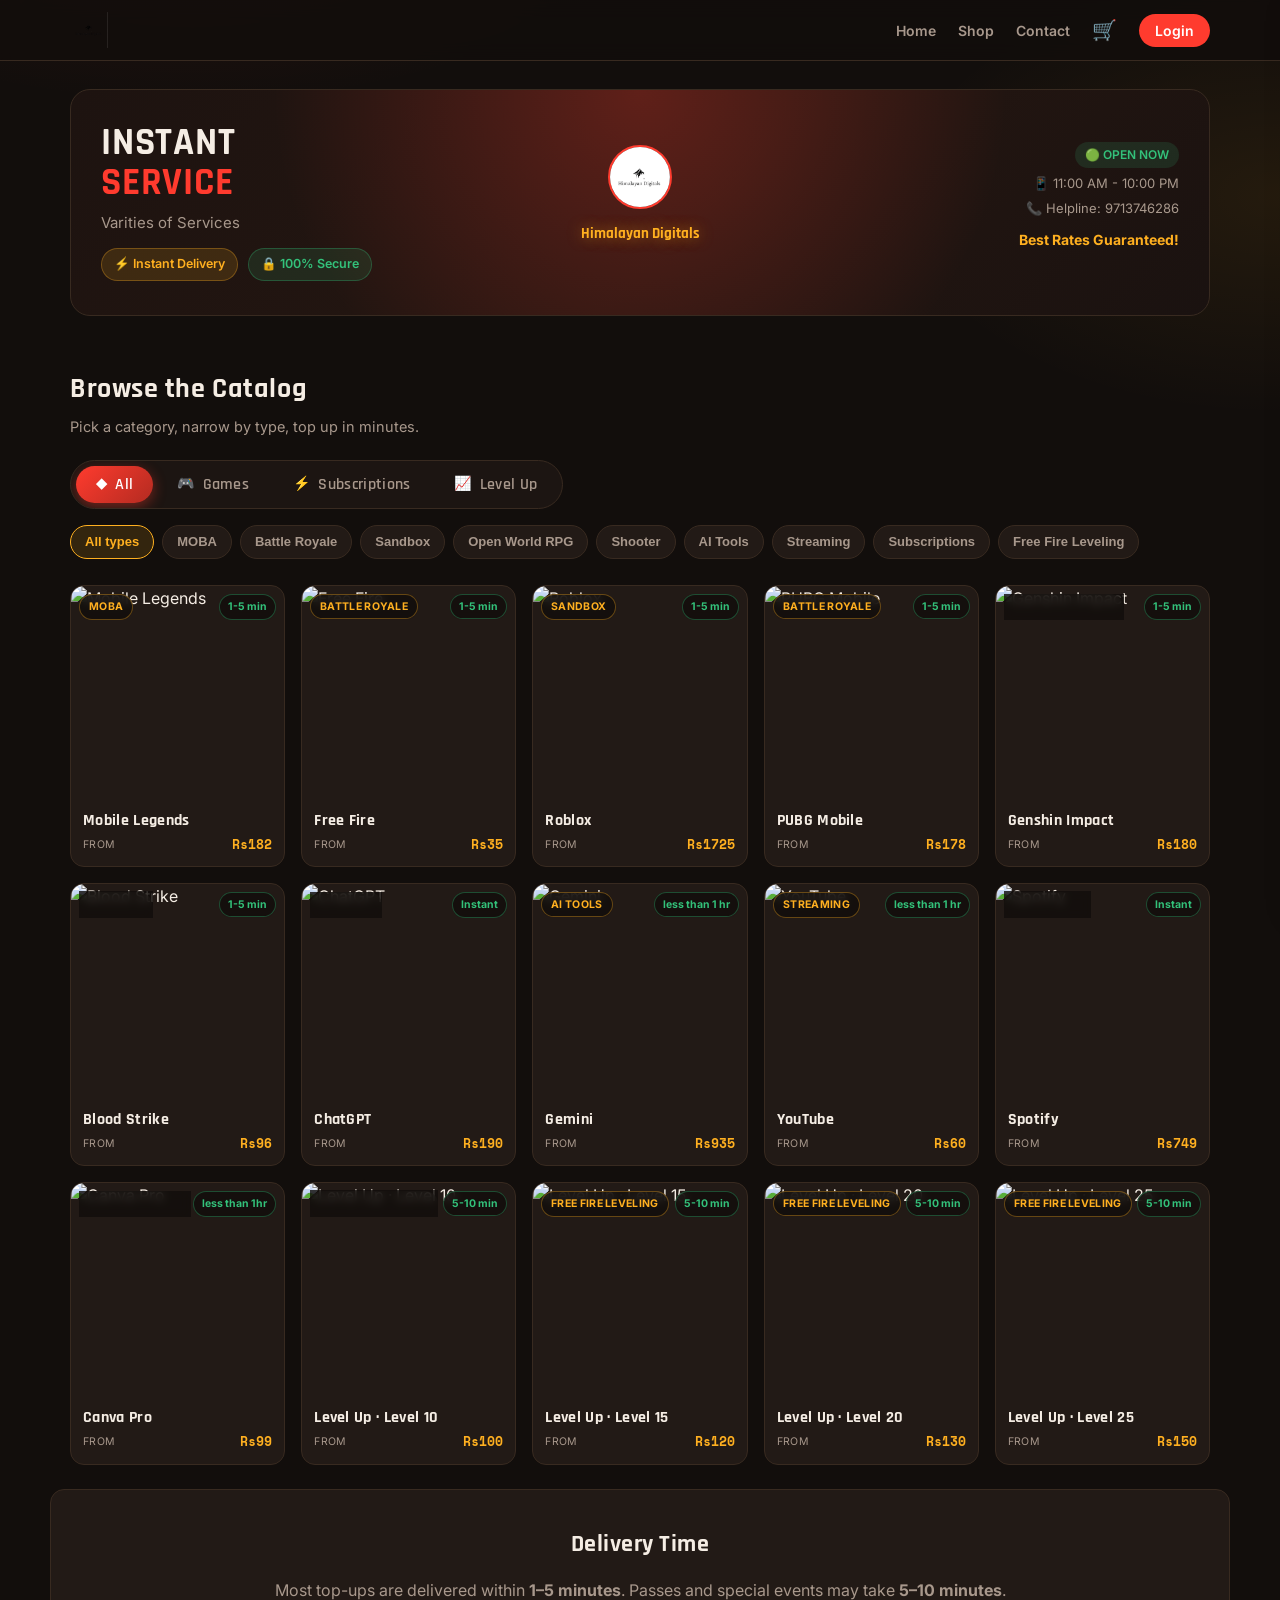
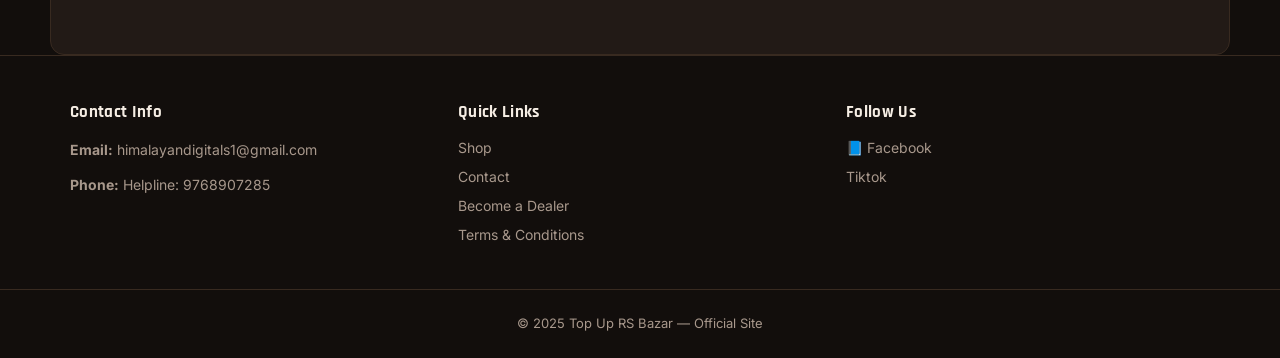
==== index.html @ 02b7f5f4 "Updated index, login page and script" ====
<!DOCTYPE html>
<html lang="en">
<head>
<meta charset="UTF-8">
<meta name="viewport" content="width=device-width, initial-scale=1.0, maximum-scale=5.0, user-scalable=yes">
<meta name="description" content="Top Up RS Bazar - Instant game top-ups and digital products with best rates">
<meta name="theme-color" content="#ff3b2e">
<title>Top Up RS-Bazar</title>

<link rel="preconnect" href="https://fonts.googleapis.com">
<link rel="preconnect" href="https://fonts.gstatic.com" crossorigin>
<link href="https://fonts.googleapis.com/css2?family=Rajdhani:wght@500;600;700&family=Inter:wght@400;500;600;700&family=Space+Mono:wght@400;700&display=swap" rel="stylesheet">

<link rel="preload" href="styles.css" as="style">
<link rel="preload" href="script.js" as="script">
<link rel="stylesheet" href="styles.css">
</head>

<body>
<script src="https://cdn.jsdelivr.net/npm/@supabase/supabase-js"></script>

<header>
    <div class="container header-inner">
        <div class="logo"><img src="hdl.png" alt="Himalayan Digitals" class="logo-img"></div>
        <nav class="nav">
            <a href="#">Home</a>
            <a href="#shop">Shop</a>
            <a href="#contact">Contact</a>
            <div class="cart-wrapper" onclick="toggleCart()" style="cursor:pointer;">
                <span class="cart" aria-hidden="true"></span>
                <span class="cart-badge" id="cartBadge">0</span>
            </div>

            <div id="loginBtn" class="btn-login" style="display: block;">
                <a href="login.html">Login</a>
            </div>
            <div id="profileSection" class="profile-section" style="display: none;">
                <div class="profile-dropdown">
                    <button class="profile-btn" id="profileBtn">
                        <span id="profileUsername">User</span>
                        <span class="profile-arrow">▼</span>
                    </button>
                    <div class="profile-menu" id="profileMenu">
                        <a href="admin.html" id="adminPanelLink" style="display:none;">Admin Panel</a>
                        <a href="#" id="logoutBtn">Logout</a>
                    </div>
                </div>
            </div>
        </nav>
    </div>
</header>

<!-- Hero banner -->
<section class="hero">
    <div class="container">
        <div class="hero-banner">
            <div class="banner-glow"></div>
            <div class="banner-content">
                <div class="banner-text-left">
                    <h1 class="banner-title">INSTANT<span class="highlight">SERVICE</span></h1>
                    <p class="banner-subtitle">Varities of Services</p>
                    <div class="banner-badges">
                        <span class="badge-fast">⚡ Instant Delivery</span>
                        <span class="badge-secure">🔒 100% Secure</span>
                    </div>
                </div>
                <div class="banner-logo-center">
                    <img src="logoh.jpeg" alt="Himalayan Digitals" class="banner-logo">
                    <p class="neon-text">Himalayan Digitals</p>
                </div>
                <div class="banner-text-right">
                    <div class="status-box">
                        <span class="open-pill">🟢 OPEN NOW</span>
                        <span class="hours">📱 11:00 AM - 10:00 PM</span>
                        <span class="helpline">📞 Helpline: 9713746286</span>
                    </div>
                    <p class="cta-text">Best Rates Guaranteed!</p>
                </div>
            </div>
        </div>
    </div>
</section>

<!-- Unified Shop: category rail + sub-category chips + product grid -->
<section id="shop" class="shop container">
    <div class="shop-heading">
        <h2>Browse the Catalog</h2>
        <p class="shop-sub">Pick a category, narrow by type, top up in minutes.</p>
    </div>

    <!-- Primary category rail (HUD selector) -->
    <div class="category-rail" id="categoryRail" role="tablist" aria-label="Product categories">
        <button class="cat-btn active" data-category="all" role="tab" aria-selected="true">
            <span class="cat-icon">◆</span><span>All</span>
        </button>
        <button class="cat-btn" data-category="games" role="tab" aria-selected="false">
            <span class="cat-icon">🎮</span><span>Games</span>
        </button>
        <button class="cat-btn" data-category="subscriptions" role="tab" aria-selected="false">
            <span class="cat-icon">⚡</span><span>Subscriptions</span>
        </button>
        <button class="cat-btn" data-category="levelup" role="tab" aria-selected="false">
            <span class="cat-icon">📈</span><span>Level Up</span>
        </button>
        <div class="cat-slider" id="catSlider"></div>
    </div>

    <!-- Sub-category chip row (populated by script.js) -->
    <div class="subcat-row" id="subcatRow" aria-label="Sub-categories"></div>

    <!-- Product grid -->
    <div class="games-grid" id="productsGrid"></div>
    <p class="empty-state" id="emptyState" style="display:none;">Nothing here yet — try a different category.</p>
</section>

<!-- Game Shopping Modal -->
<div id="gameShoppingModal" class="shopping-modal" aria-hidden="true" style="display:none;">
    <div class="shopping-modal-content">
        <button class="modal-close" onclick="closeProductModal()" aria-label="Close">❌</button>

        <div class="shopping-grid">
            <div class="shopping-left">
                <div class="game-showcase">
                    <img id="gameImage" src="" alt="Game" class="showcase-image">
                    <div class="game-info">
                        <span class="game-category" id="gameCategory">Games</span>
                        <h2 id="gameTitle">Game Title</h2>
                        <p id="gameDescription">Game Description</p>
                        <span class="game-delivery" id="gameDelivery"></span>
                    </div>
                </div>
            </div>

            <div class="shopping-right">
                <div class="purchase-step">
                    <div class="step-header"> 
                        <span class="step-number">1</span>
                        <h3>Enter Your Account Data</h3>
                    </div>
                    <div class="form-group">
                        <label for="accountUID">UID *</label>
                        <input type="text" id="accountUID" placeholder="Enter your UID" required (for Mobile Legends, Free Fire, and other games)">
                    </div>
                    <div class=""form-group">
                        <label for="accountemail">Gmail Account *</label>
                        <input type="email" id="accountemail" placeholder="example@gmail.com" required (for Spotify, Netflix, and other subscriptions)">
                    </div>
                    <div class="form-group" id="serverGroup" style="display:none;">
                        <label for="serverID">Server ID</label>
                        <input type="text" id="serverID" placeholder="Enter Server ID (for Mobile Legends)">
                    </div>
                </div>

                <div class="purchase-step">
                    <div class="step-header">
                        <span class="step-number">2</span>
                        <h3>Select the best option for you</h3>
                    </div>
                    <div class="packages-grid" id="packagesGrid"></div>
                </div>

                <div class="quantity-section">
                    <label>Quantity</label>
                    <div class="quantity-control">
                        <button class="qty-btn" id="qtyDecrement" onclick="var q=document.getElementById('quantity');if(q.value>1)q.value=parseInt(q.value)-1;">−</button>
                        <input type="number" id="quantity" value="1" min="1" readonly>
                        <button class="qty-btn" id="qtyIncrement" onclick="var q=document.getElementById('quantity');q.value=parseInt(q.value)+1;">+</button>
                    </div>
                </div>

                <button class="add-to-cart-btn" id="addToCartBtn" onclick="handleAddToCart()">Add to Cart</button>
            </div>
        </div>
    </div>
</div>

<section id="delivery" class="section delivery-section">
    <h2>Delivery Time</h2>
    <p>Most top-ups are delivered within <b>1–5 minutes</b>.
    Passes and special events may take <b>5–10 minutes</b>.</p>
</section>

<!-- Contact Section -->
<section id="contact" class="contact-section">
    <div class="container contact-grid">
        <div class="contact-box">
            <h3>Contact Info</h3>
            <p><strong>Email:</strong> <a href="mailto:himalayandigitals1@gmail.com">himalayandigitals1@gmail.com</a></p>
            <p><strong>Phone:</strong> <a href="tel:9768907285">Helpline: 9768907285</a></p>
        </div>
        <div class="contact-box">
            <h3>Quick Links</h3>
            <ul>
                <li><a href="#shop">Shop</a></li>
                <li><a href="#contact">Contact</a></li>
                <li><a href="#">Become a Dealer</a></li>
                <li><a href="#">Terms & Conditions</a></li>
            </ul>
        </div>
        <div class="contact-box">
            <h3>Follow Us</h3>
            <div class="social-links">
                <a href="https://facebook.com" target="_blank">📘 Facebook</a>
                <a href="https://www.tiktok.com/@rs.bazar" target="_blank">Tiktok</a>
            </div>
        </div>
    </div>
</section>

<footer>
    © 2025 Top Up RS Bazar — Official Site
</footer>

<!-- Cart Drawer -->
<div id="cartDrawer" class="cart-drawer" aria-hidden="true">
    <div class="cart-drawer-header">
        <h3>Shopping Cart</h3>
        <button class="cart-drawer-close" onclick="toggleCart()">×</button>
    </div>
    <div class="cart-drawer-body">
        <div id="emptyCartMsg" class="empty-cart-message">
            Your cart is empty. Start shopping!
        </div>
        <div id="cartItemsList" class="cart-items-list"></div>
    </div>
    <div class="cart-drawer-footer">
        <div class="cart-total-row">
            <span>Total:</span>
            <span id="cartTotal" class="cart-total-price">Rs0</span>
        </div>
        <button class="checkout-btn" onclick="proceedToCheckout()">Proceed to Checkout</button>
    </div>
</div>

<!-- Checkout Modal -->
<div id="checkoutModal" class="checkout-modal" aria-hidden="true">
    <div class="checkout-modal-content">
        <button class="modal-close" onclick="document.getElementById('checkoutModal').classList.remove('open'); document.getElementById('checkoutModal').setAttribute('aria-hidden', 'true');">×</button>

        <h2>Checkout</h2>

        <div class="checkout-container">
            <div class="checkout-summary">
                <h3>Order Summary</h3>
                <div id="checkoutCartSummary" class="checkout-items"></div>
                <div class="checkout-total">
                    <strong>Total Amount:</strong>
                    <strong id="checkoutTotal">Rs0</strong>
                </div>
            </div>

            <form id="checkoutForm" class="checkout-form">
                <h3>Payment Information</h3>

                <div class="form-group">
                    <label for="paymentMethod">Payment Method *</label>
                    <select id="paymentMethod" required>
                        <option value="esewa">eSewa</option>
                        <option value ="khalti">Khalti</option>
                    </select>
                </div>

                <div class="form-group esewa-block" style="margin-top:8px;">
                    <h4>eSewa Payment</h4>
                    <img src="esewa.jpeg" alt="eSewa QR" style="max-width:140px;display:block;margin-bottom:8px;">
                    <p style="margin:6px 0;color:var(--text-muted);font-size:19px; color: rgb(255, 5, 5);">Please write the down code in the esewa remarks before paying</p>
                    <div style="display:flex;gap:8px;align-items:center;">
                        <div id="esewaCode" style="background:var(--bg-elevate);padding:8px 12px;border-radius:6px;font-weight:700;font-family:'Space Mono',monospace;">—</div>
                        <button type="button" id="copyEsewaCodeBtn" class="copy-btn">Copy</button>
                    </div>
                    <div class="from-group khalti-block" style="margin-top:12px;">
                        <h4>Khalti Payment</h4>
                        <img src="khalti.png" alt="Khalti QR" style="max-width:140px;display:block;margin-bottom:8px;">
                        <p style="margin:6px 0;color:var(--text-muted);font-size:19px; color: rgb(255, 5, 5);">Please write the down code in the khalti remarks before paying</p>
                        <div style="display:flex;gap:8px;align-items:center;">
                            <div id="khaltiCode" style="background:var(--bg-elevate);padding:8px 12px;border-radius:6px;font-weight:700;font-family:'Space Mono',monospace;">—</div>
                            <button type="button" id="copyKhaltiCodeBtn" class="copy-btn">Copy</button>
                        </div>
                </div>

                <button type="submit" class="place-order-btn">Place Order</button> 
            </form>
        </div>
    </div>
</div>

<div class="notification-container"></div>

<!-- Admin Login Modal -->
<div id="siteLoginModal" class="modal" aria-hidden="true">
    <div class="modal-content" role="dialog" aria-modal="true">
        <button class="modal-close" id="siteLoginClose" aria-label="Close">×</button>
        <h3>Admin Login</h3>
        <form id="siteLoginForm">
            <div style="margin-bottom:10px">
                <label for="siteUsername">Username</label>
                <input id="siteUsername" type="text" placeholder="admin" style="width:100%;padding:8px;margin-top:6px;border:1px solid var(--border);border-radius:6px;background:var(--bg-elevate);color:var(--text);">
            </div>
            <div style="margin-bottom:12px">
                <label for="sitePassword">Password</label>
                <input id="sitePassword" type="password" placeholder="admin123" style="width:100%;padding:8px;margin-top:6px;border:1px solid var(--border);border-radius:6px;background:var(--bg-elevate);color:var(--text);">
            </div>
            <div style="display:flex;gap:8px;justify-content:flex-end">
                <button type="submit" class="buy-btn">Login</button>
            </div>
        </form>
    </div>
</div>

<!-- User Login Modal -->
<div id="userLoginModal" class="modal" aria-hidden="true">
    <div class="modal-content" role="dialog" aria-modal="true">
        <button class="modal-close" id="userLoginClose" aria-label="Close">×</button>
        <h3>User Login</h3>
        <form id="userLoginForm">
            <div style="margin-bottom:10px">
                <label for="userUsername">Username or Email</label>
                <input id="userUsername" type="text" placeholder="Enter username or email" style="width:100%;padding:8px;margin-top:6px;border:1px solid var(--border);border-radius:6px;background:var(--bg-elevate);color:var(--text);">
            </div>
            <div style="margin-bottom:12px">
                <label for="userPassword">Password</label>
                <input id="userPassword" type="password" placeholder="Enter password" style="width:100%;padding:8px;margin-top:6px;border:1px solid var(--border);border-radius:6px;background:var(--bg-elevate);color:var(--text);">
            </div>
            <div style="display:flex;gap:8px;justify-content:flex-end">
                <button type="submit" class="buy-btn">Login</button>
            </div>
        </form>
        <div style="margin-top:10px;text-align:center">
            <a href="login.html" style="color:var(--accent-2);text-decoration:none">Full Login/Sign Up Page</a>
        </div>
    </div>
</div>

<script src="script.js"></script>
</body>
</html>
---- styles.css ----
/* ============================================
   TOP UP RS-BAZAR — design tokens
   Display: Rajdhani (condensed, technical, arcade)
   Body: Inter
   Utility/price/codes: Space Mono
   ============================================ */
:root{
  --bg: #120e0c;
  --bg-elevate: #1c1512;
  --card: #221a16;
  --card-hover: #2a201a;
  --border: #382a20;
  --text: #f5ede4;
  --text-muted: #a8988c;
  --accent: #ff3b2e;        /* brand red */
  --accent-dim: #b32b21;
  --accent-2: #ffb020;      /* gold — currency / diamonds */
  --accent-2-soft: rgba(255,176,32,.14);
  --success: #33c17a;
  --radius: 14px;
  --radius-sm: 8px;
  --shadow: 0 10px 30px rgba(0,0,0,.35);
}

*{box-sizing:border-box;}
html{scroll-behavior:smooth;}
body{
  margin:0;
  background:
    radial-gradient(ellipse 900px 500px at 15% -10%, rgba(255,59,46,.14), transparent 60%),
    radial-gradient(ellipse 700px 400px at 100% 10%, rgba(255,176,32,.08), transparent 55%),
    var(--bg);
  color:var(--text);
  font-family:'Inter',sans-serif;
  line-height:1.5;
}
.container{max-width:1180px;margin:0 auto;padding:0 20px;}
h1,h2,h3,h4{font-family:'Rajdhani',sans-serif;font-weight:700;letter-spacing:.02em;margin:0;}
a{color:inherit;}

/* ---------------- header ---------------- */
header{
  position:sticky;top:0;z-index:50;
  background:rgba(18,14,12,.85);
  backdrop-filter:blur(10px);
  border-bottom:1px solid var(--border);
}
.header-inner{display:flex;align-items:center;justify-content:space-between;padding:12px 20px;}
.logo-img{height:36px;display:block;}
.nav{display:flex;align-items:center;gap:22px;}
.nav a{text-decoration:none;color:var(--text-muted);font-weight:600;font-size:14px;transition:color .15s;}
.nav a:hover{color:var(--text);}
.cart-wrapper{position:relative;font-size:20px;}
.cart::before{content:"🛒";}
.cart-badge{
  position:absolute;top:-8px;right:-10px;
  background:var(--accent);color:#fff;font-size:11px;font-weight:700;
  border-radius:999px;min-width:16px;height:16px;padding:0 4px;
  display:flex;align-items:center;justify-content:center;
}
.btn-login a{
  background:var(--accent);color:#fff;padding:8px 16px;border-radius:999px;
  font-weight:600;font-size:14px;text-decoration:none;transition:background .15s;
}
.btn-login a:hover{background:var(--accent-dim);}
.profile-btn{
  background:var(--bg-elevate);border:1px solid var(--border);color:var(--text);
  padding:8px 14px;border-radius:999px;font-weight:600;font-size:14px;cursor:pointer;
  display:flex;align-items:center;gap:6px;
}
.profile-dropdown{position:relative;}
.profile-menu{
  display:none;position:absolute;right:0;top:calc(100% + 8px);background:var(--card);
  border:1px solid var(--border);border-radius:var(--radius-sm);min-width:150px;overflow:hidden;
  box-shadow:var(--shadow);
}
.profile-dropdown:hover .profile-menu{display:block;}
.profile-menu a{display:block;padding:10px 14px;font-size:14px;text-decoration:none;color:var(--text-muted);}
.profile-menu a:hover{background:var(--bg-elevate);color:var(--text);}

/* ---------------- hero ---------------- */
.hero{padding:28px 0 8px;}
.hero-banner{
  position:relative;overflow:hidden;border-radius:20px;
  background:linear-gradient(135deg,#1d1310 0%,#241611 55%,#1a1210 100%);
  border:1px solid var(--border);
  padding:34px 30px;
}
.banner-glow{
  position:absolute;inset:0;
  background:radial-gradient(circle at 50% 0%, rgba(255,59,46,.28), transparent 60%);
  pointer-events:none;
}
.banner-content{position:relative;display:grid;grid-template-columns:1fr auto 1fr;gap:20px;align-items:center;}
.banner-title{font-size:38px;line-height:1.05;color:var(--text);}
.banner-title .highlight{color:var(--accent);display:block;}
.banner-subtitle{color:var(--text-muted);margin:8px 0 14px;font-size:15px;}
.banner-badges{display:flex;gap:10px;flex-wrap:wrap;}
.badge-fast,.badge-secure{
  font-size:12.5px;font-weight:600;padding:6px 12px;border-radius:999px;
  background:var(--accent-2-soft);color:var(--accent-2);border:1px solid rgba(255,176,32,.3);
}
.badge-secure{background:rgba(51,193,122,.12);color:var(--success);border-color:rgba(51,193,122,.3);}
.banner-logo-center{text-align:center;}
.banner-logo{height:64px;width:64px;border-radius:50%;object-fit:cover;border:2px solid var(--accent);}
.neon-text{
  font-family:'Rajdhani',sans-serif;font-weight:700;color:var(--accent-2);
  text-shadow:0 0 14px rgba(255,176,32,.5);margin-top:8px;font-size:15px;
}
.banner-text-right{text-align:right;}
.status-box{display:flex;flex-direction:column;align-items:flex-end;gap:6px;font-size:13px;color:var(--text-muted);}
.open-pill{background:rgba(51,193,122,.14);color:var(--success);padding:4px 10px;border-radius:999px;font-weight:600;font-size:12px;}
.cta-text{margin-top:10px;font-weight:700;color:var(--accent-2);font-size:14px;}

@media (max-width:800px){
  .banner-content{grid-template-columns:1fr;text-align:center;}
  .banner-text-right{text-align:center;}
  .status-box{align-items:center;}
  .banner-badges{justify-content:center;}
}

/* ---------------- shop / categories ---------------- */
.shop{padding:44px 20px 24px;}
.shop-heading{margin-bottom:22px;}
.shop-heading h2{font-size:28px;}
.shop-sub{color:var(--text-muted);margin:6px 0 0;font-size:14.5px;}

.category-rail{
  position:relative;display:flex;gap:4px;background:var(--bg-elevate);
  border:1px solid var(--border);border-radius:999px;padding:5px;
  width:fit-content;max-width:100%;overflow-x:auto;margin-bottom:16px;
}
.cat-btn{
  position:relative;z-index:2;display:flex;align-items:center;gap:8px;
  background:transparent;border:none;color:var(--text-muted);
  font-family:'Rajdhani',sans-serif;font-weight:600;font-size:15.5px;letter-spacing:.02em;
  padding:9px 20px;border-radius:999px;cursor:pointer;transition:color .2s;white-space:nowrap;
}
.cat-btn.active{color:#fff;}
.cat-icon{font-size:14px;}
.cat-slider{
  position:absolute;z-index:1;top:5px;bottom:5px;left:5px;
  background:linear-gradient(135deg,var(--accent),var(--accent-dim));
  border-radius:999px;box-shadow:0 4px 14px rgba(255,59,46,.4);
  transition:left .28s cubic-bezier(.4,0,.2,1),width .28s cubic-bezier(.4,0,.2,1);
}

.subcat-row{display:flex;gap:8px;flex-wrap:wrap;margin-bottom:26px;min-height:34px;}
.subcat-chip{
  background:var(--card);border:1px solid var(--border);color:var(--text-muted);
  font-size:13px;font-weight:600;padding:7px 14px;border-radius:999px;cursor:pointer;
  transition:all .15s;
}
.subcat-chip:hover{border-color:var(--accent-2);color:var(--text);}
.subcat-chip.active{background:var(--accent-2-soft);border-color:var(--accent-2);color:var(--accent-2);}

.empty-state{color:var(--text-muted);text-align:center;padding:40px 0;font-size:14px;}

/* ---------------- product grid / cards ---------------- */
.games-grid{
  display:grid;grid-template-columns:repeat(auto-fill,minmax(190px,1fr));gap:16px;
}
.game-card{
  position:relative;background:var(--card);border:1px solid var(--border);border-radius:var(--radius);
  overflow:hidden;cursor:pointer;transition:transform .18s,border-color .18s,box-shadow .18s;
}
.game-card:hover{transform:translateY(-4px);border-color:var(--accent);box-shadow:var(--shadow);}
.game-card img{width:100%;aspect-ratio:1/1;object-fit:cover;display:block;}
.game-card h3,.game-card h4{padding:10px 12px 2px;font-size:16px;color:var(--text);}
.game-card p{padding:0 12px 12px;margin:0;color:var(--text-muted);font-size:12.5px;}
.card-ribbon{
  position:absolute;top:8px;left:8px;background:rgba(18,14,12,.82);backdrop-filter:blur(4px);
  color:var(--accent-2);font-size:10.5px;font-weight:700;letter-spacing:.03em;text-transform:uppercase;
  padding:4px 9px;border-radius:999px;border:1px solid rgba(255,176,32,.35);
}
.card-delivery{
  position:absolute;top:8px;right:8px;background:rgba(18,14,12,.82);backdrop-filter:blur(4px);
  color:var(--success);font-size:10.5px;font-weight:700;padding:4px 8px;border-radius:999px;
  border:1px solid rgba(51,193,122,.35);
}
.card-price-row{display:flex;justify-content:space-between;align-items:center;padding:0 12px 12px;}
.card-price{font-family:'Space Mono',monospace;font-weight:700;color:var(--accent-2);font-size:13px;}
.card-from{color:var(--text-muted);font-size:10.5px;text-transform:uppercase;letter-spacing:.03em;}

/* ---------------- shopping modal ---------------- */
.shopping-modal{
  display:none;position:fixed;inset:0;background:rgba(8,6,5,.78);backdrop-filter:blur(6px);
  z-index:200;align-items:center;justify-content:center;padding:20px;
}
.shopping-modal.open{display:flex;}
.shopping-modal-content{
  position:relative;background:var(--bg-elevate);border:1px solid var(--border);border-radius:var(--radius);
  max-width:900px;width:100%;max-height:90vh;overflow:auto;box-shadow:var(--shadow);
}
.modal-close{
  position:absolute;top:14px;right:14px;z-index:5;background:var(--card);border:1px solid var(--border);
  color:var(--text);width:32px;height:32px;border-radius:50%;cursor:pointer;font-size:14px;
}
.shopping-grid{display:grid;grid-template-columns:1fr 1.2fr;gap:0;}
.shopping-left{background:var(--card);padding:26px;}
.showcase-image{width:100%;border-radius:var(--radius-sm);aspect-ratio:1/1;object-fit:cover;}
.game-category{
  display:inline-block;background:var(--accent-2-soft);color:var(--accent-2);font-size:11px;
  font-weight:700;text-transform:uppercase;padding:4px 10px;border-radius:999px;margin:14px 0 8px;
}
.game-info h2{font-size:22px;margin-bottom:6px;}
.game-info p{color:var(--text-muted);font-size:13.5px;}
.game-delivery{display:inline-block;margin-top:10px;color:var(--success);font-size:12.5px;font-weight:600;}
.shopping-right{padding:26px;}
.purchase-step{margin-bottom:22px;}
.step-header{display:flex;align-items:center;gap:10px;margin-bottom:12px;}
.step-number{
  background:var(--accent);color:#fff;width:24px;height:24px;border-radius:50%;
  display:flex;align-items:center;justify-content:center;font-size:12px;font-weight:700;flex-shrink:0;
}
.step-header h3{font-size:16px;}
.form-group{margin-bottom:10px;}
.form-group label{display:block;font-size:12.5px;color:var(--text-muted);margin-bottom:5px;font-weight:600;}
.form-group input,.form-group select{
  width:100%;padding:10px 12px;border-radius:var(--radius-sm);border:1px solid var(--border);
  background:var(--bg);color:var(--text);font-size:14px;
}
.form-group input:focus,.form-group select:focus{outline:2px solid var(--accent-2);border-color:var(--accent-2);}
.packages-grid{display:grid;grid-template-columns:repeat(auto-fill,minmax(140px,1fr));gap:8px;}
.package-option{
  border:1px solid var(--border);border-radius:var(--radius-sm);padding:10px;cursor:pointer;
  background:var(--card);transition:border-color .15s,background .15s;
}
.package-option:hover{border-color:var(--accent-2);}
.package-option.selected{border-color:var(--accent);background:rgba(255,59,46,.12);}
.package-name{font-size:12.5px;font-weight:600;margin-bottom:4px;}
.package-price{font-family:'Space Mono',monospace;color:var(--accent-2);font-weight:700;font-size:13px;}
.quantity-section{margin:18px 0;}
.quantity-section label{display:block;font-size:12.5px;color:var(--text-muted);margin-bottom:6px;font-weight:600;}
.quantity-control{display:flex;align-items:center;gap:10px;}
.qty-btn{
  width:32px;height:32px;border-radius:50%;border:1px solid var(--border);background:var(--card);
  color:var(--text);font-size:16px;cursor:pointer;
}
.quantity-control input{
  width:50px;text-align:center;background:var(--bg);border:1px solid var(--border);color:var(--text);
  border-radius:var(--radius-sm);padding:6px;font-family:'Space Mono',monospace;
}
.add-to-cart-btn,.buy-btn,.place-order-btn,.checkout-btn{
  width:100%;background:linear-gradient(135deg,var(--accent),var(--accent-dim));color:#fff;border:none;
  padding:13px;border-radius:999px;font-family:'Rajdhani',sans-serif;font-weight:700;font-size:15.5px;
  letter-spacing:.02em;cursor:pointer;transition:filter .15s;
}
.add-to-cart-btn:hover,.buy-btn:hover,.place-order-btn:hover,.checkout-btn:hover{filter:brightness(1.1);}

@media (max-width:720px){.shopping-grid{grid-template-columns:1fr;}}

/* ---------------- delivery / contact ---------------- */
.section{padding:36px 20px;}
.delivery-section{
  max-width:1180px;margin:0 auto;background:var(--card);border:1px solid var(--border);
  border-radius:var(--radius);text-align:center;
}
.delivery-section h2{margin-bottom:8px;}
.delivery-section p{color:var(--text-muted);}

.contact-section{padding:44px 20px;border-top:1px solid var(--border);}
.contact-grid{display:grid;grid-template-columns:repeat(3,1fr);gap:24px;}
.contact-box h3{margin-bottom:12px;font-size:17px;}
.contact-box p,.contact-box a,.contact-box ul{color:var(--text-muted);font-size:14px;text-decoration:none;}
.contact-box ul{list-style:none;padding:0;margin:0;display:flex;flex-direction:column;gap:8px;}
.social-links{display:flex;flex-direction:column;gap:8px;}
.social-links a{color:var(--text-muted);}
.social-links a:hover,.contact-box a:hover{color:var(--accent-2);}
@media (max-width:700px){.contact-grid{grid-template-columns:1fr;}}

footer{text-align:center;padding:24px;color:var(--text-muted);font-size:13px;border-top:1px solid var(--border);}

/* ---------------- cart drawer ---------------- */
.cart-drawer{
  position:fixed;top:0;right:-380px;width:360px;height:100%;background:var(--bg-elevate);
  border-left:1px solid var(--border);z-index:220;transition:right .25s ease;display:flex;flex-direction:column;
  box-shadow:var(--shadow);
}
.cart-drawer.open{right:0;}
.cart-drawer-header{display:flex;justify-content:space-between;align-items:center;padding:18px;border-bottom:1px solid var(--border);}
.cart-drawer-close{background:none;border:none;color:var(--text);font-size:22px;cursor:pointer;}
.cart-drawer-body{flex:1;overflow-y:auto;padding:14px;}
.empty-cart-message{color:var(--text-muted);text-align:center;padding:40px 10px;font-size:14px;}
.cart-item{display:flex;gap:10px;align-items:center;padding:10px;border-radius:var(--radius-sm);background:var(--card);margin-bottom:10px;}
.cart-item-image{width:48px;height:48px;object-fit:cover;border-radius:6px;}
.cart-item-details{flex:1;}
.cart-item-title{font-size:13.5px;font-weight:600;}
.cart-item-package{font-size:12px;color:var(--text-muted);}
.cart-item-price{font-family:'Space Mono',monospace;color:var(--accent-2);font-size:13px;margin-top:2px;}
.cart-item-remove{background:none;border:none;color:var(--text-muted);font-size:18px;cursor:pointer;}
.cart-drawer-footer{padding:16px;border-top:1px solid var(--border);}
.cart-total-row{display:flex;justify-content:space-between;margin-bottom:12px;font-weight:700;}
.cart-total-price{font-family:'Space Mono',monospace;color:var(--accent-2);}

/* ---------------- checkout modal ---------------- */
.checkout-modal{
  display:none;position:fixed;inset:0;background:rgba(8,6,5,.78);backdrop-filter:blur(6px);
  z-index:230;align-items:center;justify-content:center;padding:20px;
}
.checkout-modal.open{display:flex;}
.checkout-modal-content{
  position:relative;background:var(--bg-elevate);border:1px solid var(--border);border-radius:var(--radius);
  max-width:760px;width:100%;max-height:90vh;overflow:auto;padding:30px;box-shadow:var(--shadow);
}
.checkout-container{display:grid;grid-template-columns:1fr 1fr;gap:26px;margin-top:16px;}
.checkout-summary{background:var(--card);border:1px solid var(--border);border-radius:var(--radius-sm);padding:16px;}
.checkout-item{display:flex;justify-content:space-between;font-size:13.5px;padding:6px 0;border-bottom:1px solid var(--border);}
.checkout-total{display:flex;justify-content:space-between;margin-top:12px;font-size:15px;}
.checkout-total strong:last-child{color:var(--accent-2);font-family:'Space Mono',monospace;}
.checkout-form h3{margin-bottom:14px;}
.copy-btn{background:var(--card);border:1px solid var(--border);color:var(--text);padding:7px 12px;border-radius:var(--radius-sm);cursor:pointer;font-size:12.5px;}
@media (max-width:680px){.checkout-container{grid-template-columns:1fr;}}

/* ---------------- misc modals ---------------- */
.modal{display:none;position:fixed;inset:0;background:rgba(8,6,5,.78);z-index:240;align-items:center;justify-content:center;padding:20px;}
.modal.open{display:flex;}
.modal-content{background:var(--bg-elevate);border:1px solid var(--border);border-radius:var(--radius);padding:26px;max-width:380px;width:100%;position:relative;box-shadow:var(--shadow);}
.modal-content h3{margin-bottom:16px;}
.modal-content label{font-size:12.5px;color:var(--text-muted);font-weight:600;}

body.modal-open{overflow:hidden;}

.notification-container{position:fixed;bottom:0;right:0;z-index:300;}
---- styles.css ----
/* ============================================
   TOP UP RS-BAZAR — design tokens
   Display: Rajdhani (condensed, technical, arcade)
   Body: Inter
   Utility/price/codes: Space Mono
   ============================================ */
:root{
  --bg: #120e0c;
  --bg-elevate: #1c1512;
  --card: #221a16;
  --card-hover: #2a201a;
  --border: #382a20;
  --text: #f5ede4;
  --text-muted: #a8988c;
  --accent: #ff3b2e;        /* brand red */
  --accent-dim: #b32b21;
  --accent-2: #ffb020;      /* gold — currency / diamonds */
  --accent-2-soft: rgba(255,176,32,.14);
  --success: #33c17a;
  --radius: 14px;
  --radius-sm: 8px;
  --shadow: 0 10px 30px rgba(0,0,0,.35);
}

*{box-sizing:border-box;}
html{scroll-behavior:smooth;}
body{
  margin:0;
  background:
    radial-gradient(ellipse 900px 500px at 15% -10%, rgba(255,59,46,.14), transparent 60%),
    radial-gradient(ellipse 700px 400px at 100% 10%, rgba(255,176,32,.08), transparent 55%),
    var(--bg);
  color:var(--text);
  font-family:'Inter',sans-serif;
  line-height:1.5;
}
.container{max-width:1180px;margin:0 auto;padding:0 20px;}
h1,h2,h3,h4{font-family:'Rajdhani',sans-serif;font-weight:700;letter-spacing:.02em;margin:0;}
a{color:inherit;}

/* ---------------- header ---------------- */
header{
  position:sticky;top:0;z-index:50;
  background:rgba(18,14,12,.85);
  backdrop-filter:blur(10px);
  border-bottom:1px solid var(--border);
}
.header-inner{display:flex;align-items:center;justify-content:space-between;padding:12px 20px;}
.logo-img{height:36px;display:block;}
.nav{display:flex;align-items:center;gap:22px;}
.nav a{text-decoration:none;color:var(--text-muted);font-weight:600;font-size:14px;transition:color .15s;}
.nav a:hover{color:var(--text);}
.cart-wrapper{position:relative;font-size:20px;}
.cart::before{content:"🛒";}
.cart-badge{
  position:absolute;top:-8px;right:-10px;
  background:var(--accent);color:#fff;font-size:11px;font-weight:700;
  border-radius:999px;min-width:16px;height:16px;padding:0 4px;
  display:flex;align-items:center;justify-content:center;
}
.btn-login a{
  background:var(--accent);color:#fff;padding:8px 16px;border-radius:999px;
  font-weight:600;font-size:14px;text-decoration:none;transition:background .15s;
}
.btn-login a:hover{background:var(--accent-dim);}
.profile-btn{
  background:var(--bg-elevate);border:1px solid var(--border);color:var(--text);
  padding:8px 14px;border-radius:999px;font-weight:600;font-size:14px;cursor:pointer;
  display:flex;align-items:center;gap:6px;
}
.profile-dropdown{position:relative;}
.profile-menu{
  display:none;position:absolute;right:0;top:calc(100% + 8px);background:var(--card);
  border:1px solid var(--border);border-radius:var(--radius-sm);min-width:150px;overflow:hidden;
  box-shadow:var(--shadow);
}
.profile-dropdown:hover .profile-menu{display:block;}
.profile-menu a{display:block;padding:10px 14px;font-size:14px;text-decoration:none;color:var(--text-muted);}
.profile-menu a:hover{background:var(--bg-elevate);color:var(--text);}

/* ---------------- hero ---------------- */
.hero{padding:28px 0 8px;}
.hero-banner{
  position:relative;overflow:hidden;border-radius:20px;
  background:linear-gradient(135deg,#1d1310 0%,#241611 55%,#1a1210 100%);
  border:1px solid var(--border);
  padding:34px 30px;
}
.banner-glow{
  position:absolute;inset:0;
  background:radial-gradient(circle at 50% 0%, rgba(255,59,46,.28), transparent 60%);
  pointer-events:none;
}
.banner-content{position:relative;display:grid;grid-template-columns:1fr auto 1fr;gap:20px;align-items:center;}
.banner-title{font-size:38px;line-height:1.05;color:var(--text);}
.banner-title .highlight{color:var(--accent);display:block;}
.banner-subtitle{color:var(--text-muted);margin:8px 0 14px;font-size:15px;}
.banner-badges{display:flex;gap:10px;flex-wrap:wrap;}
.badge-fast,.badge-secure{
  font-size:12.5px;font-weight:600;padding:6px 12px;border-radius:999px;
  background:var(--accent-2-soft);color:var(--accent-2);border:1px solid rgba(255,176,32,.3);
}
.badge-secure{background:rgba(51,193,122,.12);color:var(--success);border-color:rgba(51,193,122,.3);}
.banner-logo-center{text-align:center;}
.banner-logo{height:64px;width:64px;border-radius:50%;object-fit:cover;border:2px solid var(--accent);}
.neon-text{
  font-family:'Rajdhani',sans-serif;font-weight:700;color:var(--accent-2);
  text-shadow:0 0 14px rgba(255,176,32,.5);margin-top:8px;font-size:15px;
}
.banner-text-right{text-align:right;}
.status-box{display:flex;flex-direction:column;align-items:flex-end;gap:6px;font-size:13px;color:var(--text-muted);}
.open-pill{background:rgba(51,193,122,.14);color:var(--success);padding:4px 10px;border-radius:999px;font-weight:600;font-size:12px;}
.cta-text{margin-top:10px;font-weight:700;color:var(--accent-2);font-size:14px;}

@media (max-width:800px){
  .banner-content{grid-template-columns:1fr;text-align:center;}
  .banner-text-right{text-align:center;}
  .status-box{align-items:center;}
  .banner-badges{justify-content:center;}
}

/* ---------------- shop / categories ---------------- */
.shop{padding:44px 20px 24px;}
.shop-heading{margin-bottom:22px;}
.shop-heading h2{font-size:28px;}
.shop-sub{color:var(--text-muted);margin:6px 0 0;font-size:14.5px;}

.category-rail{
  position:relative;display:flex;gap:4px;background:var(--bg-elevate);
  border:1px solid var(--border);border-radius:999px;padding:5px;
  width:fit-content;max-width:100%;overflow-x:auto;margin-bottom:16px;
}
.cat-btn{
  position:relative;z-index:2;display:flex;align-items:center;gap:8px;
  background:transparent;border:none;color:var(--text-muted);
  font-family:'Rajdhani',sans-serif;font-weight:600;font-size:15.5px;letter-spacing:.02em;
  padding:9px 20px;border-radius:999px;cursor:pointer;transition:color .2s;white-space:nowrap;
}
.cat-btn.active{color:#fff;}
.cat-icon{font-size:14px;}
.cat-slider{
  position:absolute;z-index:1;top:5px;bottom:5px;left:5px;
  background:linear-gradient(135deg,var(--accent),var(--accent-dim));
  border-radius:999px;box-shadow:0 4px 14px rgba(255,59,46,.4);
  transition:left .28s cubic-bezier(.4,0,.2,1),width .28s cubic-bezier(.4,0,.2,1);
}

.subcat-row{display:flex;gap:8px;flex-wrap:wrap;margin-bottom:26px;min-height:34px;}
.subcat-chip{
  background:var(--card);border:1px solid var(--border);color:var(--text-muted);
  font-size:13px;font-weight:600;padding:7px 14px;border-radius:999px;cursor:pointer;
  transition:all .15s;
}
.subcat-chip:hover{border-color:var(--accent-2);color:var(--text);}
.subcat-chip.active{background:var(--accent-2-soft);border-color:var(--accent-2);color:var(--accent-2);}

.empty-state{color:var(--text-muted);text-align:center;padding:40px 0;font-size:14px;}

/* ---------------- product grid / cards ---------------- */
.games-grid{
  display:grid;grid-template-columns:repeat(auto-fill,minmax(190px,1fr));gap:16px;
}
.game-card{
  position:relative;background:var(--card);border:1px solid var(--border);border-radius:var(--radius);
  overflow:hidden;cursor:pointer;transition:transform .18s,border-color .18s,box-shadow .18s;
}
.game-card:hover{transform:translateY(-4px);border-color:var(--accent);box-shadow:var(--shadow);}
.game-card img{width:100%;aspect-ratio:1/1;object-fit:cover;display:block;}
.game-card h3,.game-card h4{padding:10px 12px 2px;font-size:16px;color:var(--text);}
.game-card p{padding:0 12px 12px;margin:0;color:var(--text-muted);font-size:12.5px;}
.card-ribbon{
  position:absolute;top:8px;left:8px;background:rgba(18,14,12,.82);backdrop-filter:blur(4px);
  color:var(--accent-2);font-size:10.5px;font-weight:700;letter-spacing:.03em;text-transform:uppercase;
  padding:4px 9px;border-radius:999px;border:1px solid rgba(255,176,32,.35);
}
.card-delivery{
  position:absolute;top:8px;right:8px;background:rgba(18,14,12,.82);backdrop-filter:blur(4px);
  color:var(--success);font-size:10.5px;font-weight:700;padding:4px 8px;border-radius:999px;
  border:1px solid rgba(51,193,122,.35);
}
.card-price-row{display:flex;justify-content:space-between;align-items:center;padding:0 12px 12px;}
.card-price{font-family:'Space Mono',monospace;font-weight:700;color:var(--accent-2);font-size:13px;}
.card-from{color:var(--text-muted);font-size:10.5px;text-transform:uppercase;letter-spacing:.03em;}

/* ---------------- shopping modal ---------------- */
.shopping-modal{
  display:none;position:fixed;inset:0;background:rgba(8,6,5,.78);backdrop-filter:blur(6px);
  z-index:200;align-items:center;justify-content:center;padding:20px;
}
.shopping-modal.open{display:flex;}
.shopping-modal-content{
  position:relative;background:var(--bg-elevate);border:1px solid var(--border);border-radius:var(--radius);
  max-width:900px;width:100%;max-height:90vh;overflow:auto;box-shadow:var(--shadow);
}
.modal-close{
  position:absolute;top:14px;right:14px;z-index:5;background:var(--card);border:1px solid var(--border);
  color:var(--text);width:32px;height:32px;border-radius:50%;cursor:pointer;font-size:14px;
}
.shopping-grid{display:grid;grid-template-columns:1fr 1.2fr;gap:0;}
.shopping-left{background:var(--card);padding:26px;}
.showcase-image{width:100%;border-radius:var(--radius-sm);aspect-ratio:1/1;object-fit:cover;}
.game-category{
  display:inline-block;background:var(--accent-2-soft);color:var(--accent-2);font-size:11px;
  font-weight:700;text-transform:uppercase;padding:4px 10px;border-radius:999px;margin:14px 0 8px;
}
.game-info h2{font-size:22px;margin-bottom:6px;}
.game-info p{color:var(--text-muted);font-size:13.5px;}
.game-delivery{display:inline-block;margin-top:10px;color:var(--success);font-size:12.5px;font-weight:600;}
.shopping-right{padding:26px;}
.purchase-step{margin-bottom:22px;}
.step-header{display:flex;align-items:center;gap:10px;margin-bottom:12px;}
.step-number{
  background:var(--accent);color:#fff;width:24px;height:24px;border-radius:50%;
  display:flex;align-items:center;justify-content:center;font-size:12px;font-weight:700;flex-shrink:0;
}
.step-header h3{font-size:16px;}
.form-group{margin-bottom:10px;}
.form-group label{display:block;font-size:12.5px;color:var(--text-muted);margin-bottom:5px;font-weight:600;}
.form-group input,.form-group select{
  width:100%;padding:10px 12px;border-radius:var(--radius-sm);border:1px solid var(--border);
  background:var(--bg);color:var(--text);font-size:14px;
}
.form-group input:focus,.form-group select:focus{outline:2px solid var(--accent-2);border-color:var(--accent-2);}
.packages-grid{display:grid;grid-template-columns:repeat(auto-fill,minmax(140px,1fr));gap:8px;}
.package-option{
  border:1px solid var(--border);border-radius:var(--radius-sm);padding:10px;cursor:pointer;
  background:var(--card);transition:border-color .15s,background .15s;
}
.package-option:hover{border-color:var(--accent-2);}
.package-option.selected{border-color:var(--accent);background:rgba(255,59,46,.12);}
.package-name{font-size:12.5px;font-weight:600;margin-bottom:4px;}
.package-price{font-family:'Space Mono',monospace;color:var(--accent-2);font-weight:700;font-size:13px;}
.quantity-section{margin:18px 0;}
.quantity-section label{display:block;font-size:12.5px;color:var(--text-muted);margin-bottom:6px;font-weight:600;}
.quantity-control{display:flex;align-items:center;gap:10px;}
.qty-btn{
  width:32px;height:32px;border-radius:50%;border:1px solid var(--border);background:var(--card);
  color:var(--text);font-size:16px;cursor:pointer;
}
.quantity-control input{
  width:50px;text-align:center;background:var(--bg);border:1px solid var(--border);color:var(--text);
  border-radius:var(--radius-sm);padding:6px;font-family:'Space Mono',monospace;
}
.add-to-cart-btn,.buy-btn,.place-order-btn,.checkout-btn{
  width:100%;background:linear-gradient(135deg,var(--accent),var(--accent-dim));color:#fff;border:none;
  padding:13px;border-radius:999px;font-family:'Rajdhani',sans-serif;font-weight:700;font-size:15.5px;
  letter-spacing:.02em;cursor:pointer;transition:filter .15s;
}
.add-to-cart-btn:hover,.buy-btn:hover,.place-order-btn:hover,.checkout-btn:hover{filter:brightness(1.1);}

@media (max-width:720px){.shopping-grid{grid-template-columns:1fr;}}

/* ---------------- delivery / contact ---------------- */
.section{padding:36px 20px;}
.delivery-section{
  max-width:1180px;margin:0 auto;background:var(--card);border:1px solid var(--border);
  border-radius:var(--radius);text-align:center;
}
.delivery-section h2{margin-bottom:8px;}
.delivery-section p{color:var(--text-muted);}

.contact-section{padding:44px 20px;border-top:1px solid var(--border);}
.contact-grid{display:grid;grid-template-columns:repeat(3,1fr);gap:24px;}
.contact-box h3{margin-bottom:12px;font-size:17px;}
.contact-box p,.contact-box a,.contact-box ul{color:var(--text-muted);font-size:14px;text-decoration:none;}
.contact-box ul{list-style:none;padding:0;margin:0;display:flex;flex-direction:column;gap:8px;}
.social-links{display:flex;flex-direction:column;gap:8px;}
.social-links a{color:var(--text-muted);}
.social-links a:hover,.contact-box a:hover{color:var(--accent-2);}
@media (max-width:700px){.contact-grid{grid-template-columns:1fr;}}

footer{text-align:center;padding:24px;color:var(--text-muted);font-size:13px;border-top:1px solid var(--border);}

/* ---------------- cart drawer ---------------- */
.cart-drawer{
  position:fixed;top:0;right:-380px;width:360px;height:100%;background:var(--bg-elevate);
  border-left:1px solid var(--border);z-index:220;transition:right .25s ease;display:flex;flex-direction:column;
  box-shadow:var(--shadow);
}
.cart-drawer.open{right:0;}
.cart-drawer-header{display:flex;justify-content:space-between;align-items:center;padding:18px;border-bottom:1px solid var(--border);}
.cart-drawer-close{background:none;border:none;color:var(--text);font-size:22px;cursor:pointer;}
.cart-drawer-body{flex:1;overflow-y:auto;padding:14px;}
.empty-cart-message{color:var(--text-muted);text-align:center;padding:40px 10px;font-size:14px;}
.cart-item{display:flex;gap:10px;align-items:center;padding:10px;border-radius:var(--radius-sm);background:var(--card);margin-bottom:10px;}
.cart-item-image{width:48px;height:48px;object-fit:cover;border-radius:6px;}
.cart-item-details{flex:1;}
.cart-item-title{font-size:13.5px;font-weight:600;}
.cart-item-package{font-size:12px;color:var(--text-muted);}
.cart-item-price{font-family:'Space Mono',monospace;color:var(--accent-2);font-size:13px;margin-top:2px;}
.cart-item-remove{background:none;border:none;color:var(--text-muted);font-size:18px;cursor:pointer;}
.cart-drawer-footer{padding:16px;border-top:1px solid var(--border);}
.cart-total-row{display:flex;justify-content:space-between;margin-bottom:12px;font-weight:700;}
.cart-total-price{font-family:'Space Mono',monospace;color:var(--accent-2);}

/* ---------------- checkout modal ---------------- */
.checkout-modal{
  display:none;position:fixed;inset:0;background:rgba(8,6,5,.78);backdrop-filter:blur(6px);
  z-index:230;align-items:center;justify-content:center;padding:20px;
}
.checkout-modal.open{display:flex;}
.checkout-modal-content{
  position:relative;background:var(--bg-elevate);border:1px solid var(--border);border-radius:var(--radius);
  max-width:760px;width:100%;max-height:90vh;overflow:auto;padding:30px;box-shadow:var(--shadow);
}
.checkout-container{display:grid;grid-template-columns:1fr 1fr;gap:26px;margin-top:16px;}
.checkout-summary{background:var(--card);border:1px solid var(--border);border-radius:var(--radius-sm);padding:16px;}
.checkout-item{display:flex;justify-content:space-between;font-size:13.5px;padding:6px 0;border-bottom:1px solid var(--border);}
.checkout-total{display:flex;justify-content:space-between;margin-top:12px;font-size:15px;}
.checkout-total strong:last-child{color:var(--accent-2);font-family:'Space Mono',monospace;}
.checkout-form h3{margin-bottom:14px;}
.copy-btn{background:var(--card);border:1px solid var(--border);color:var(--text);padding:7px 12px;border-radius:var(--radius-sm);cursor:pointer;font-size:12.5px;}
@media (max-width:680px){.checkout-container{grid-template-columns:1fr;}}

/* ---------------- misc modals ---------------- */
.modal{display:none;position:fixed;inset:0;background:rgba(8,6,5,.78);z-index:240;align-items:center;justify-content:center;padding:20px;}
.modal.open{display:flex;}
.modal-content{background:var(--bg-elevate);border:1px solid var(--border);border-radius:var(--radius);padding:26px;max-width:380px;width:100%;position:relative;box-shadow:var(--shadow);}
.modal-content h3{margin-bottom:16px;}
.modal-content label{font-size:12.5px;color:var(--text-muted);font-weight:600;}

body.modal-open{overflow:hidden;}

.notification-container{position:fixed;bottom:0;right:0;z-index:300;}
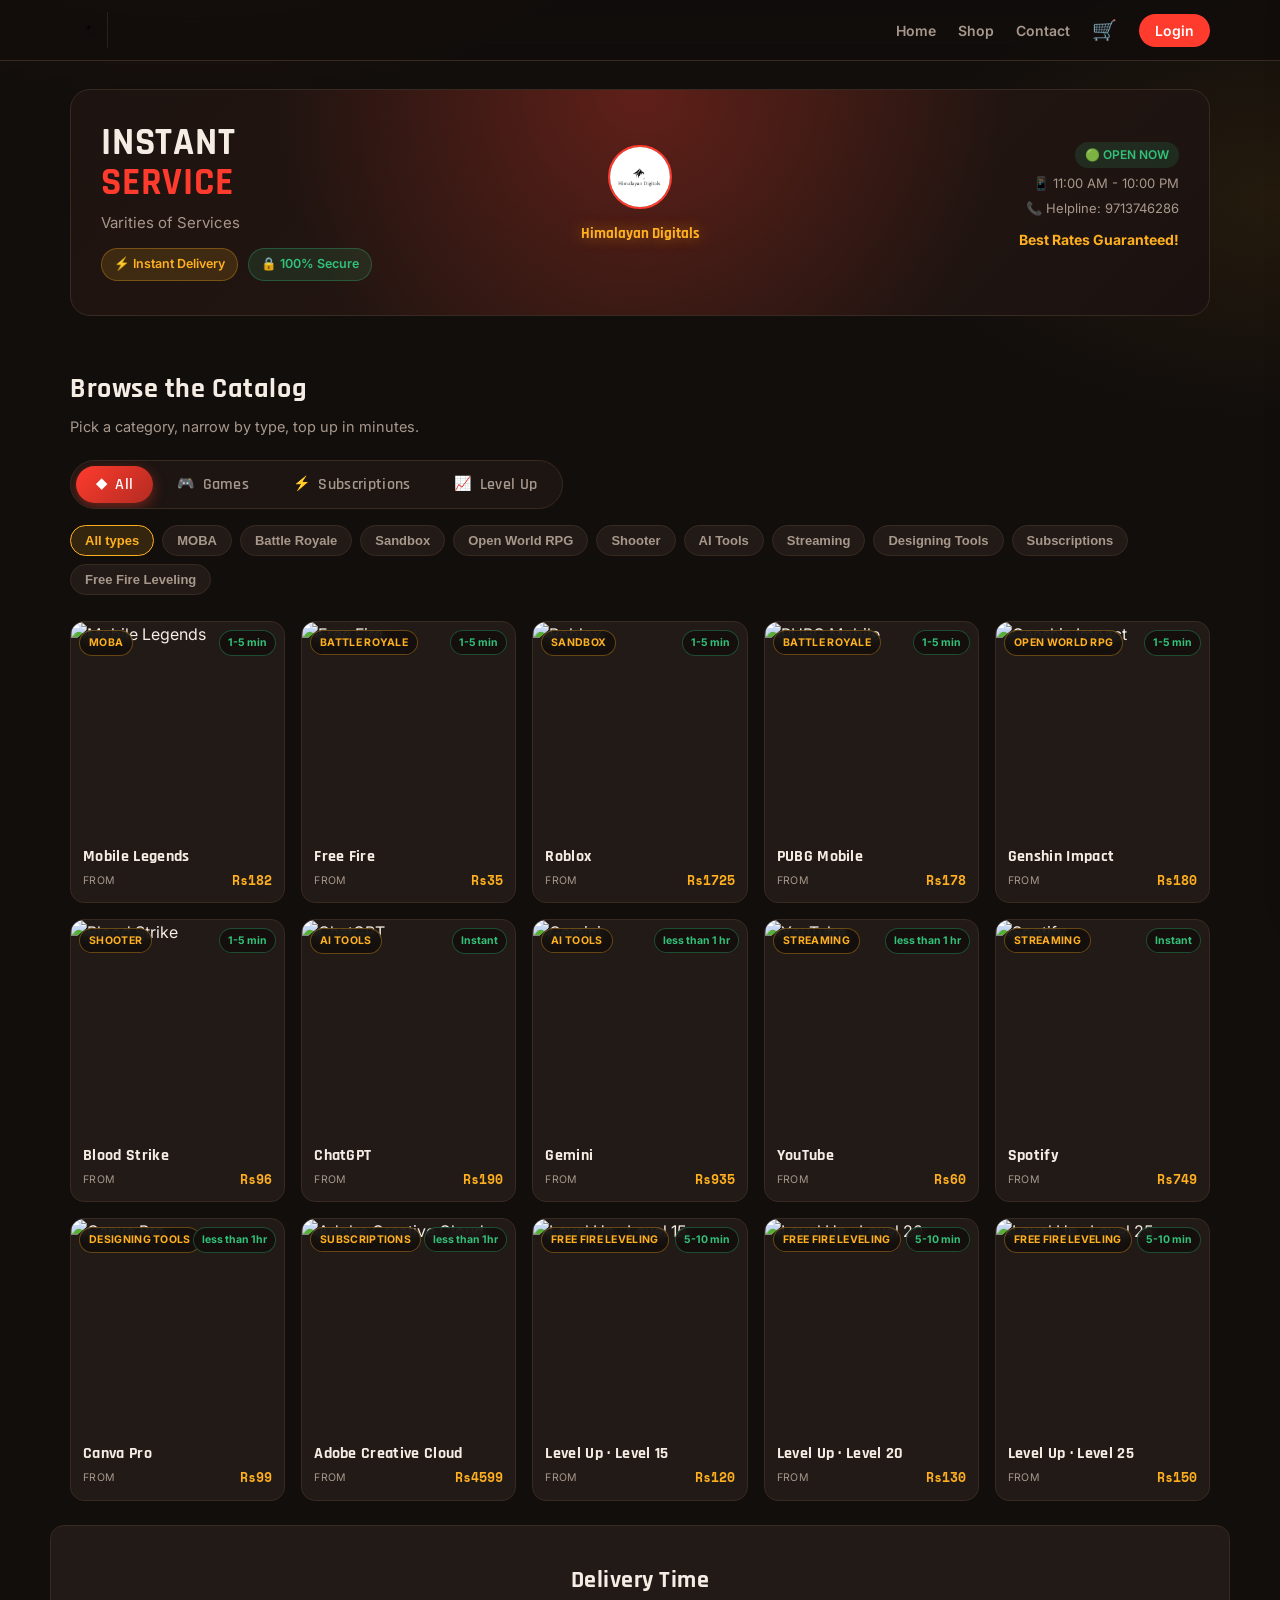
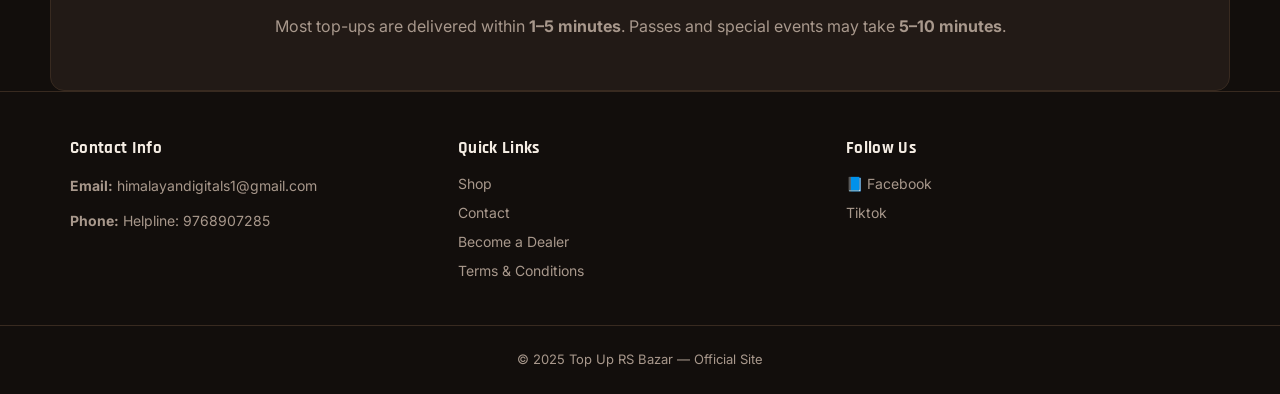
==== commit d271ba68: "updated by (roshan)" ====
--- a/index.html
+++ b/index.html
@@ -5,7 +5,7 @@
 <meta name="viewport" content="width=device-width, initial-scale=1.0, maximum-scale=5.0, user-scalable=yes">
 <meta name="description" content="Top Up RS Bazar - Instant game top-ups and digital products with best rates">
 <meta name="theme-color" content="#ff3b2e">
-<title>Top Up RS-Bazar</title>
+<title>Himalayan Digitals</title>
 
 <link rel="preconnect" href="https://fonts.googleapis.com">
 <link rel="preconnect" href="https://fonts.gstatic.com" crossorigin>
@@ -137,13 +137,13 @@
                         <span class="step-number">1</span>
                         <h3>Enter Your Account Data</h3>
                     </div>
-                    <div class="form-group">
+                    <div class="form-group" id="uidGroup">
                         <label for="accountUID">UID *</label>
-                        <input type="text" id="accountUID" placeholder="Enter your UID" required (for Mobile Legends, Free Fire, and other games)">
-                    </div>
-                    <div class=""form-group">
-                        <label for="accountemail">Gmail Account *</label>
-                        <input type="email" id="accountemail" placeholder="example@gmail.com" required (for Spotify, Netflix, and other subscriptions)">
+                        <input type="text" id="accountUID" placeholder="Enter your UID" required>
+                    </div>
+                    <div class="form-group" id="gmailGroup" style="display:none;">
+                        <label for="accountEmail">Gmail Account *</label>
+                        <input type="email" id="accountEmail" placeholder="example@gmail.com" required>
                     </div>
                     <div class="form-group" id="serverGroup" style="display:none;">
                         <label for="serverID">Server ID</label>
@@ -256,26 +256,39 @@
                     <label for="paymentMethod">Payment Method *</label>
                     <select id="paymentMethod" required>
                         <option value="esewa">eSewa</option>
-                        <option value ="khalti">Khalti</option>
+                        <option value="khalti">Khalti</option>
+                        <option value="bank">Bank Transfer</option>
                     </select>
                 </div>
 
-                <div class="form-group esewa-block" style="margin-top:8px;">
+                <div id="esewaBlock" class="form-group payment-block" style="margin-top:8px;">
                     <h4>eSewa Payment</h4>
                     <img src="esewa.jpeg" alt="eSewa QR" style="max-width:140px;display:block;margin-bottom:8px;">
-                    <p style="margin:6px 0;color:var(--text-muted);font-size:19px; color: rgb(255, 5, 5);">Please write the down code in the esewa remarks before paying</p>
+                    <p style="margin:6px 0;color:var(--text-muted);font-size:19px; color: rgb(255, 5, 5);">Please write the code in the eSewa remarks before paying.</p>
                     <div style="display:flex;gap:8px;align-items:center;">
                         <div id="esewaCode" style="background:var(--bg-elevate);padding:8px 12px;border-radius:6px;font-weight:700;font-family:'Space Mono',monospace;">—</div>
                         <button type="button" id="copyEsewaCodeBtn" class="copy-btn">Copy</button>
                     </div>
-                    <div class="from-group khalti-block" style="margin-top:12px;">
-                        <h4>Khalti Payment</h4>
-                        <img src="khalti.png" alt="Khalti QR" style="max-width:140px;display:block;margin-bottom:8px;">
-                        <p style="margin:6px 0;color:var(--text-muted);font-size:19px; color: rgb(255, 5, 5);">Please write the down code in the khalti remarks before paying</p>
-                        <div style="display:flex;gap:8px;align-items:center;">
-                            <div id="khaltiCode" style="background:var(--bg-elevate);padding:8px 12px;border-radius:6px;font-weight:700;font-family:'Space Mono',monospace;">—</div>
-                            <button type="button" id="copyKhaltiCodeBtn" class="copy-btn">Copy</button>
-                        </div>
+                </div>
+
+                <div id="khaltiBlock" class="form-group payment-block" style="display:none; margin-top:12px;">
+                    <h4>Khalti Payment</h4>
+                    <img src="khalti.jpeg" alt="Khalti QR" style="max-width:140px;display:block;margin-bottom:8px;">
+                    <p style="margin:6px 0;color:var(--text-muted);font-size:19px; color: rgb(255, 5, 5);">Please write the code in the Khalti remarks before paying.</p>
+                    <div style="display:flex;gap:8px;align-items:center;">
+                        <div id="khaltiCode" style="background:var(--bg-elevate);padding:8px 12px;border-radius:6px;font-weight:700;font-family:'Space Mono',monospace;">—</div>
+                        <button type="button" id="copyKhaltiCodeBtn" class="copy-btn">Copy</button>
+                    </div>
+                </div>
+
+                <div id="bankBlock" class="form-group payment-block" style="display:none; margin-top:12px;">
+                    <h4>Bank Transfer</h4>
+                    <img src="bank.jpeg" alt="Bank QR" style="max-width:140px;display:block;margin-bottom:8px;">
+                    <p style="margin:6px 0;color:var(--text-muted);font-size:19px; color: rgb(255, 5, 5);">Please write the order code in the bank transfer remarks before paying.</p>
+                    <div style="display:flex;gap:8px;align-items:center;">
+                        <div id="bankCode" style="background:var(--bg-elevate);padding:8px 12px;border-radius:6px;font-weight:700;font-family:'Space Mono',monospace;">—</div>
+                        <button type="button" id="copyBankCodeBtn" class="copy-btn">Copy</button>
+                    </div>
                 </div>
 
                 <button type="submit" class="place-order-btn">Place Order</button> 
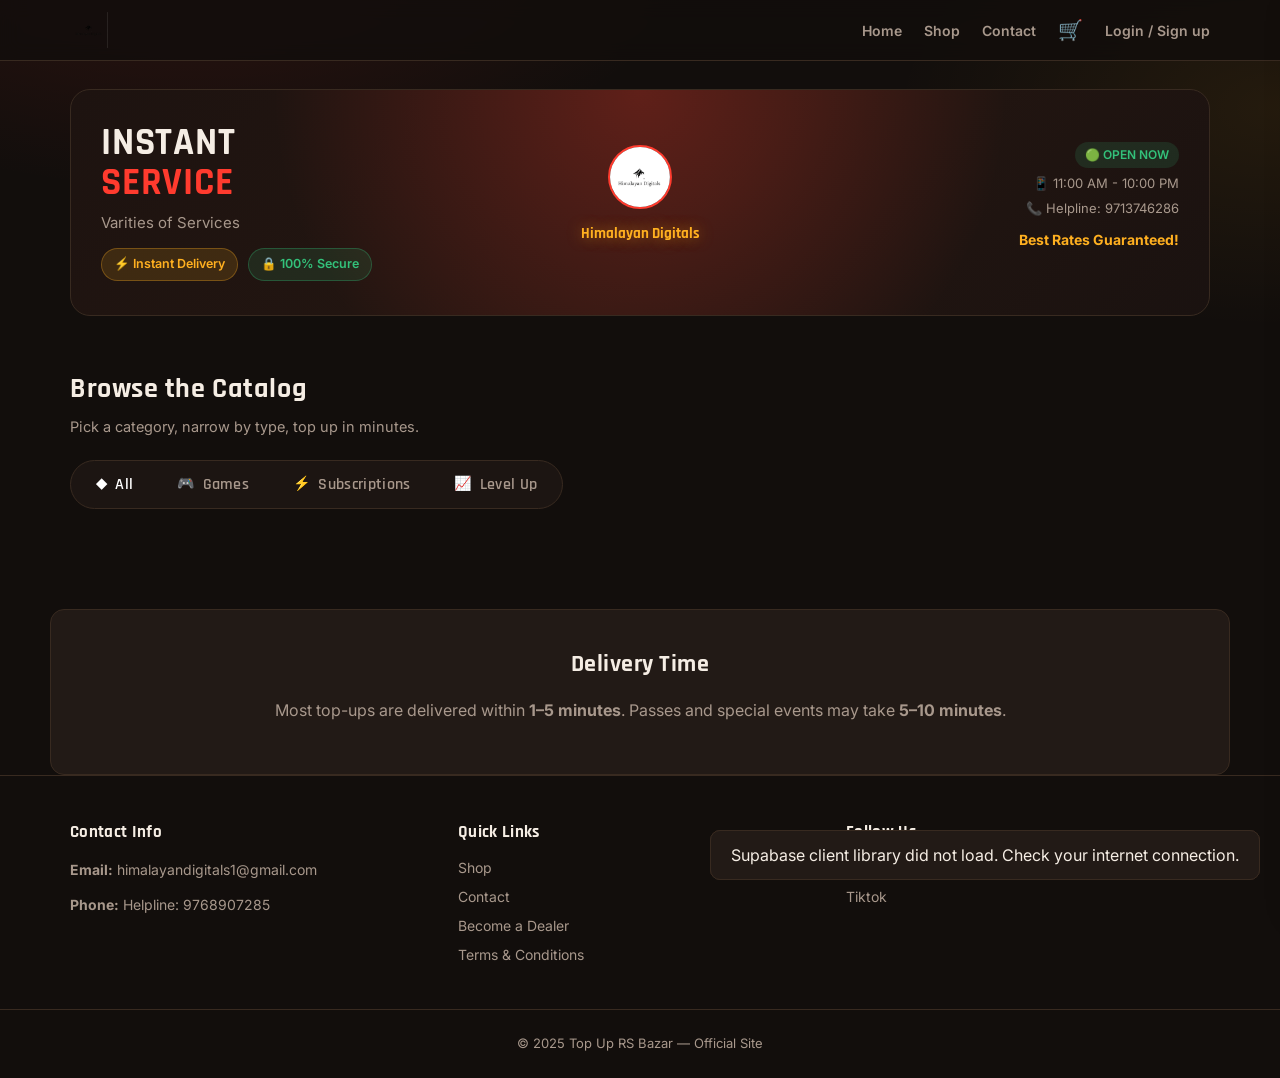
==== commit a833fb5a: "Update project" ====
--- a/index.html
+++ b/index.html
@@ -17,8 +17,6 @@
 </head>
 
 <body>
-<script src="https://cdn.jsdelivr.net/npm/@supabase/supabase-js"></script>
-
 <header>
     <div class="container header-inner">
         <div class="logo"><img src="hdl.png" alt="Himalayan Digitals" class="logo-img"></div>
@@ -30,20 +28,13 @@
                 <span class="cart" aria-hidden="true"></span>
                 <span class="cart-badge" id="cartBadge">0</span>
             </div>
-
-            <div id="loginBtn" class="btn-login" style="display: block;">
-                <a href="login.html">Login</a>
-            </div>
-            <div id="profileSection" class="profile-section" style="display: none;">
-                <div class="profile-dropdown">
-                    <button class="profile-btn" id="profileBtn">
-                        <span id="profileUsername">User</span>
-                        <span class="profile-arrow">▼</span>
-                    </button>
-                    <div class="profile-menu" id="profileMenu">
-                        <a href="admin.html" id="adminPanelLink" style="display:none;">Admin Panel</a>
-                        <a href="#" id="logoutBtn">Logout</a>
-                    </div>
+            <a href="login.html" id="loginLink">Login / Sign up</a>
+            <div id="accountMenu" class="profile-dropdown" style="display:none;">
+                <button class="profile-btn" id="accountButton"><span id="accountName"></span> ▼</button>
+                <div class="profile-menu">
+                    <a href="admin.html" id="adminLink" style="display:none;">Admin Panel</a>
+                    <a href="profile.html">My Orders</a>
+                    <a href="#" id="signOutLink">Sign out</a>
                 </div>
             </div>
         </nav>
@@ -160,11 +151,11 @@
                 </div>
 
                 <div class="quantity-section">
-                    <label>Quantity</label>
+                    <label id="quantityLabel">Quantity</label>
                     <div class="quantity-control">
-                        <button class="qty-btn" id="qtyDecrement" onclick="var q=document.getElementById('quantity');if(q.value>1)q.value=parseInt(q.value)-1;">−</button>
+                        <button class="qty-btn" id="qtyDecrement" onclick="decrementQuantity()">−</button>
                         <input type="number" id="quantity" value="1" min="1" readonly>
-                        <button class="qty-btn" id="qtyIncrement" onclick="var q=document.getElementById('quantity');q.value=parseInt(q.value)+1;">+</button>
+                        <button class="qty-btn" id="qtyIncrement" onclick="incrementQuantity()">+</button>
                     </div>
                 </div>
 
@@ -299,51 +290,9 @@
 
 <div class="notification-container"></div>
 
-<!-- Admin Login Modal -->
-<div id="siteLoginModal" class="modal" aria-hidden="true">
-    <div class="modal-content" role="dialog" aria-modal="true">
-        <button class="modal-close" id="siteLoginClose" aria-label="Close">×</button>
-        <h3>Admin Login</h3>
-        <form id="siteLoginForm">
-            <div style="margin-bottom:10px">
-                <label for="siteUsername">Username</label>
-                <input id="siteUsername" type="text" placeholder="admin" style="width:100%;padding:8px;margin-top:6px;border:1px solid var(--border);border-radius:6px;background:var(--bg-elevate);color:var(--text);">
-            </div>
-            <div style="margin-bottom:12px">
-                <label for="sitePassword">Password</label>
-                <input id="sitePassword" type="password" placeholder="admin123" style="width:100%;padding:8px;margin-top:6px;border:1px solid var(--border);border-radius:6px;background:var(--bg-elevate);color:var(--text);">
-            </div>
-            <div style="display:flex;gap:8px;justify-content:flex-end">
-                <button type="submit" class="buy-btn">Login</button>
-            </div>
-        </form>
-    </div>
-</div>
-
-<!-- User Login Modal -->
-<div id="userLoginModal" class="modal" aria-hidden="true">
-    <div class="modal-content" role="dialog" aria-modal="true">
-        <button class="modal-close" id="userLoginClose" aria-label="Close">×</button>
-        <h3>User Login</h3>
-        <form id="userLoginForm">
-            <div style="margin-bottom:10px">
-                <label for="userUsername">Username or Email</label>
-                <input id="userUsername" type="text" placeholder="Enter username or email" style="width:100%;padding:8px;margin-top:6px;border:1px solid var(--border);border-radius:6px;background:var(--bg-elevate);color:var(--text);">
-            </div>
-            <div style="margin-bottom:12px">
-                <label for="userPassword">Password</label>
-                <input id="userPassword" type="password" placeholder="Enter password" style="width:100%;padding:8px;margin-top:6px;border:1px solid var(--border);border-radius:6px;background:var(--bg-elevate);color:var(--text);">
-            </div>
-            <div style="display:flex;gap:8px;justify-content:flex-end">
-                <button type="submit" class="buy-btn">Login</button>
-            </div>
-        </form>
-        <div style="margin-top:10px;text-align:center">
-            <a href="login.html" style="color:var(--accent-2);text-decoration:none">Full Login/Sign Up Page</a>
-        </div>
-    </div>
-</div>
-
+<script src="https://cdn.jsdelivr.net/npm/@supabase/supabase-js@2"></script>
+<script src="supabase-config.js"></script>
+<script src="supabase-client.js"></script>
 <script src="script.js"></script>
 </body>
 </html>
--- a/styles.css
+++ b/styles.css
@@ -241,6 +241,7 @@
   width:50px;text-align:center;background:var(--bg);border:1px solid var(--border);color:var(--text);
   border-radius:var(--radius-sm);padding:6px;font-family:'Space Mono',monospace;
 }
+.quantity-control input:not([readonly]){width:120px;}
 .add-to-cart-btn,.buy-btn,.place-order-btn,.checkout-btn{
   width:100%;background:linear-gradient(135deg,var(--accent),var(--accent-dim));color:#fff;border:none;
   padding:13px;border-radius:999px;font-family:'Rajdhani',sans-serif;font-weight:700;font-size:15.5px;
--- a/styles.css
+++ b/styles.css
@@ -241,6 +241,7 @@
   width:50px;text-align:center;background:var(--bg);border:1px solid var(--border);color:var(--text);
   border-radius:var(--radius-sm);padding:6px;font-family:'Space Mono',monospace;
 }
+.quantity-control input:not([readonly]){width:120px;}
 .add-to-cart-btn,.buy-btn,.place-order-btn,.checkout-btn{
   width:100%;background:linear-gradient(135deg,var(--accent),var(--accent-dim));color:#fff;border:none;
   padding:13px;border-radius:999px;font-family:'Rajdhani',sans-serif;font-weight:700;font-size:15.5px;
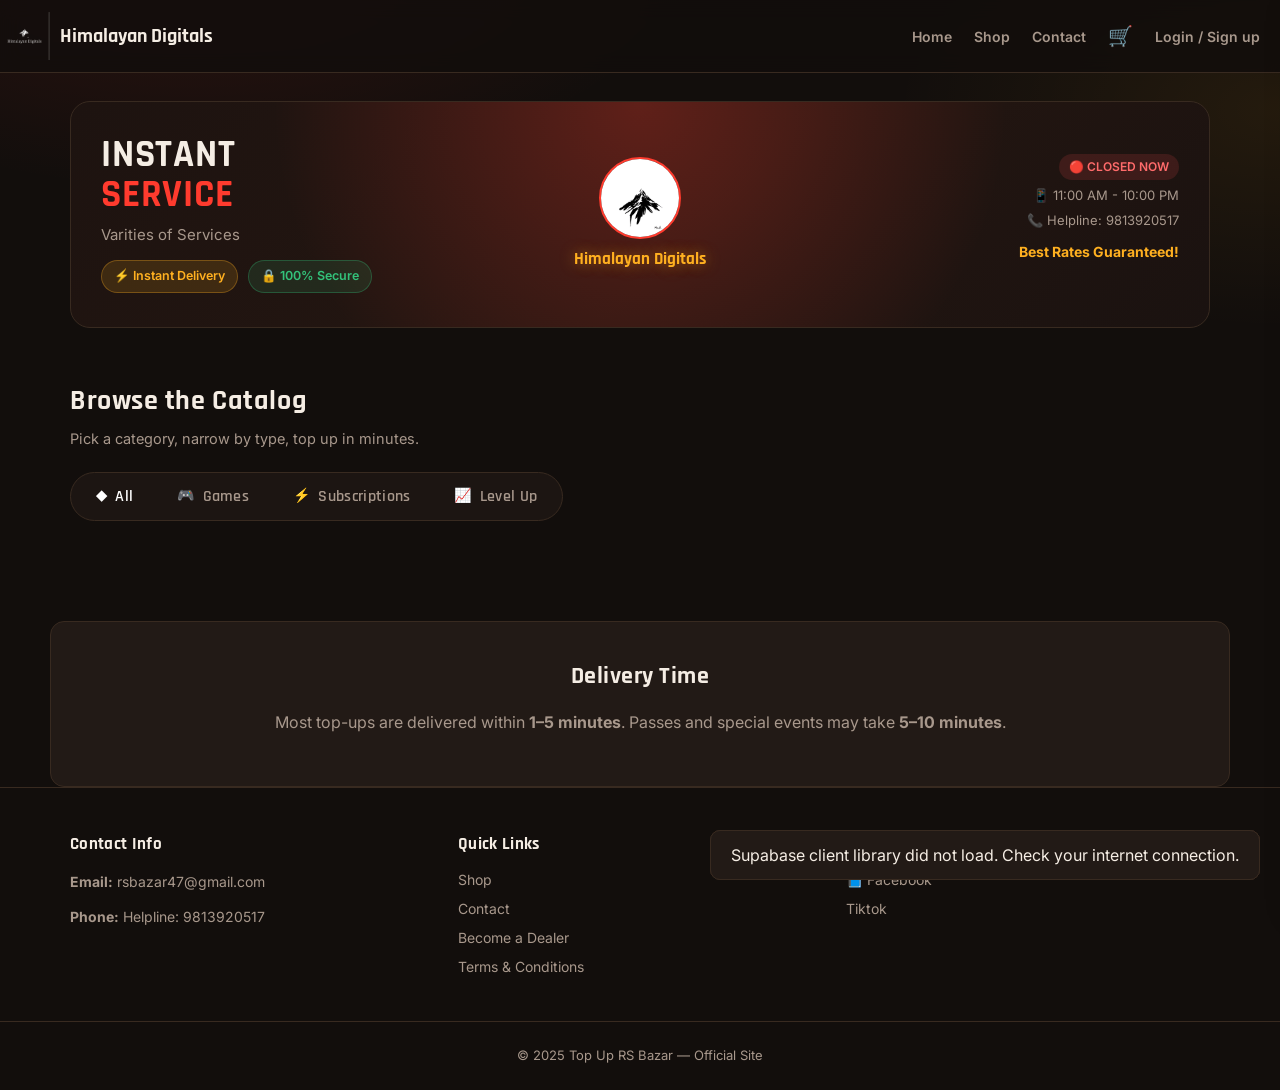
==== commit 4cd591ce: "Update project" ====
--- a/index.html
+++ b/index.html
@@ -19,7 +19,10 @@
 <body>
 <header>
     <div class="container header-inner">
-        <div class="logo"><img src="hdl.png" alt="Himalayan Digitals" class="logo-img"></div>
+        <a class="logo" href="#" aria-label="Himalayan Digitals home">
+            <img src="hdl.png" alt="" class="logo-img">
+            <span>Himalayan Digitals</span>
+        </a>
         <nav class="nav">
             <a href="#">Home</a>
             <a href="#shop">Shop</a>
@@ -56,14 +59,14 @@
                     </div>
                 </div>
                 <div class="banner-logo-center">
-                    <img src="logoh.jpeg" alt="Himalayan Digitals" class="banner-logo">
+                    <img src="logoh.jpeg" alt="Himalayan Digitals logo" class="banner-logo">
                     <p class="neon-text">Himalayan Digitals</p>
                 </div>
                 <div class="banner-text-right">
                     <div class="status-box">
-                        <span class="open-pill">🟢 OPEN NOW</span>
-                        <span class="hours">📱 11:00 AM - 10:00 PM</span>
-                        <span class="helpline">📞 Helpline: 9713746286</span>
+                        <span class="open-pill" id="storeStatus">🟢 OPEN NOW</span>
+                        <span class="hours" id="storeHours">📱 11:00 AM - 10:00 PM</span>
+                        <span class="helpline" id="storeHelpline">📞 Helpline: 9813920517</span>
                     </div>
                     <p class="cta-text">Best Rates Guaranteed!</p>
                 </div>
@@ -154,9 +157,10 @@
                     <label id="quantityLabel">Quantity</label>
                     <div class="quantity-control">
                         <button class="qty-btn" id="qtyDecrement" onclick="decrementQuantity()">−</button>
-                        <input type="number" id="quantity" value="1" min="1" readonly>
+                        <input type="number" id="quantity" value="1" min="1" readonly onchange="setQuantity(this.value)">
                         <button class="qty-btn" id="qtyIncrement" onclick="incrementQuantity()">+</button>
                     </div>
+                    <p id="quantityPricePreview" aria-live="polite"></p>
                 </div>
 
                 <button class="add-to-cart-btn" id="addToCartBtn" onclick="handleAddToCart()">Add to Cart</button>
@@ -176,8 +180,8 @@
     <div class="container contact-grid">
         <div class="contact-box">
             <h3>Contact Info</h3>
-            <p><strong>Email:</strong> <a href="mailto:himalayandigitals1@gmail.com">himalayandigitals1@gmail.com</a></p>
-            <p><strong>Phone:</strong> <a href="tel:9768907285">Helpline: 9768907285</a></p>
+            <p><strong>Email:</strong> <a id="contactEmailLink" href="mailto:rsbazar47@gmail.com">rsbazar47@gmail.com</a></p>
+            <p><strong>Phone:</strong> <a id="contactPhoneLink" href="tel:9813920517">Helpline: 9813920517</a></p>
         </div>
         <div class="contact-box">
             <h3>Quick Links</h3>
@@ -234,6 +238,10 @@
             <div class="checkout-summary">
                 <h3>Order Summary</h3>
                 <div id="checkoutCartSummary" class="checkout-items"></div>
+                <div id="checkoutDiscountRow" class="checkout-item coupon-discount-row" hidden>
+                    <span id="checkoutDiscountLabel">Coupon discount</span>
+                    <span id="checkoutDiscount">-Rs0</span>
+                </div>
                 <div class="checkout-total">
                     <strong>Total Amount:</strong>
                     <strong id="checkoutTotal">Rs0</strong>
@@ -242,6 +250,14 @@
 
             <form id="checkoutForm" class="checkout-form">
                 <h3>Payment Information</h3>
+                <div class="coupon-apply-row">
+                    <label for="checkoutCouponCode">Discount coupon</label>
+                    <div class="coupon-input-row">
+                        <input type="text" id="checkoutCouponCode" maxlength="32" autocomplete="off" placeholder="Enter coupon code">
+                        <button type="button" id="applyCouponBtn" class="copy-btn">Apply</button>
+                    </div>
+                    <div id="couponMessage" class="coupon-message" aria-live="polite"></div>
+                </div>
 
                 <div class="form-group">
                     <label for="paymentMethod">Payment Method *</label>
--- a/styles.css
+++ b/styles.css
@@ -45,8 +45,9 @@
   backdrop-filter:blur(10px);
   border-bottom:1px solid var(--border);
 }
-.header-inner{display:flex;align-items:center;justify-content:space-between;padding:12px 20px;}
-.logo-img{height:36px;display:block;}
+.header-inner{width:100%;max-width:none;margin:0;display:flex;align-items:center;justify-content:space-between;padding:12px 20px 12px 0;}
+.logo{display:flex;align-items:center;gap:10px;flex:none;color:var(--text);font-family:'Rajdhani',sans-serif;font-size:20px;font-weight:700;text-decoration:none;white-space:nowrap;}
+.logo-img{height:48px;width:50px;display:block;object-fit:contain;filter:brightness(0) invert(1);}
 .nav{display:flex;align-items:center;gap:22px;}
 .nav a{text-decoration:none;color:var(--text-muted);font-weight:600;font-size:14px;transition:color .15s;}
 .nav a:hover{color:var(--text);}
@@ -101,15 +102,16 @@
   background:var(--accent-2-soft);color:var(--accent-2);border:1px solid rgba(255,176,32,.3);
 }
 .badge-secure{background:rgba(51,193,122,.12);color:var(--success);border-color:rgba(51,193,122,.3);}
-.banner-logo-center{text-align:center;}
-.banner-logo{height:64px;width:64px;border-radius:50%;object-fit:cover;border:2px solid var(--accent);}
+.banner-logo-center{display:flex;flex-direction:column;align-items:center;justify-content:center;gap:0;text-align:center;}
+.banner-logo{height:82px;width:82px;border:2px solid var(--accent);border-radius:50%;object-fit:cover;background:#fff;}
 .neon-text{
   font-family:'Rajdhani',sans-serif;font-weight:700;color:var(--accent-2);
-  text-shadow:0 0 14px rgba(255,176,32,.5);margin-top:8px;font-size:15px;
+  text-shadow:0 0 14px rgba(255,176,32,.5);margin:8px 0 0;font-size:17px;white-space:nowrap;
 }
 .banner-text-right{text-align:right;}
 .status-box{display:flex;flex-direction:column;align-items:flex-end;gap:6px;font-size:13px;color:var(--text-muted);}
 .open-pill{background:rgba(51,193,122,.14);color:var(--success);padding:4px 10px;border-radius:999px;font-weight:600;font-size:12px;}
+.open-pill.closed{background:rgba(255,77,77,.14);color:#ff6b6b;}
 .cta-text{margin-top:10px;font-weight:700;color:var(--accent-2);font-size:14px;}
 
 @media (max-width:800px){
@@ -117,6 +119,15 @@
   .banner-text-right{text-align:center;}
   .status-box{align-items:center;}
   .banner-badges{justify-content:center;}
+  .logo{font-size:18px;}
+  .logo-img{height:40px;width:42px;}
+  .banner-logo{height:82px;width:82px;}
+  .neon-text{font-size:17px;}
+}
+
+@media (max-width:480px){
+  .banner-logo{height:76px;width:76px;}
+  .neon-text{font-size:15px;}
 }
 
 /* ---------------- shop / categories ---------------- */
@@ -307,9 +318,18 @@
 .checkout-container{display:grid;grid-template-columns:1fr 1fr;gap:26px;margin-top:16px;}
 .checkout-summary{background:var(--card);border:1px solid var(--border);border-radius:var(--radius-sm);padding:16px;}
 .checkout-item{display:flex;justify-content:space-between;font-size:13.5px;padding:6px 0;border-bottom:1px solid var(--border);}
+.coupon-discount-row{color:var(--success);}
 .checkout-total{display:flex;justify-content:space-between;margin-top:12px;font-size:15px;}
 .checkout-total strong:last-child{color:var(--accent-2);font-family:'Space Mono',monospace;}
 .checkout-form h3{margin-bottom:14px;}
+.coupon-apply-row{margin-bottom:14px;}
+.coupon-apply-row>label{display:block;font-size:12.5px;color:var(--text-muted);margin-bottom:5px;font-weight:600;}
+.coupon-input-row{display:flex;gap:8px;}
+.coupon-input-row input{min-width:0;flex:1;padding:10px 12px;border-radius:var(--radius-sm);border:1px solid var(--border);background:var(--bg);color:var(--text);font-size:14px;text-transform:uppercase;}
+.coupon-input-row input:focus{outline:2px solid var(--accent-2);border-color:var(--accent-2);}
+.coupon-message{min-height:18px;margin-top:5px;font-size:12px;color:var(--text-muted);}
+.coupon-message.success{color:var(--success);}
+.coupon-message.error{color:#ff5c5c;}
 .copy-btn{background:var(--card);border:1px solid var(--border);color:var(--text);padding:7px 12px;border-radius:var(--radius-sm);cursor:pointer;font-size:12.5px;}
 @media (max-width:680px){.checkout-container{grid-template-columns:1fr;}}
 
--- a/styles.css
+++ b/styles.css
@@ -45,8 +45,9 @@
   backdrop-filter:blur(10px);
   border-bottom:1px solid var(--border);
 }
-.header-inner{display:flex;align-items:center;justify-content:space-between;padding:12px 20px;}
-.logo-img{height:36px;display:block;}
+.header-inner{width:100%;max-width:none;margin:0;display:flex;align-items:center;justify-content:space-between;padding:12px 20px 12px 0;}
+.logo{display:flex;align-items:center;gap:10px;flex:none;color:var(--text);font-family:'Rajdhani',sans-serif;font-size:20px;font-weight:700;text-decoration:none;white-space:nowrap;}
+.logo-img{height:48px;width:50px;display:block;object-fit:contain;filter:brightness(0) invert(1);}
 .nav{display:flex;align-items:center;gap:22px;}
 .nav a{text-decoration:none;color:var(--text-muted);font-weight:600;font-size:14px;transition:color .15s;}
 .nav a:hover{color:var(--text);}
@@ -101,15 +102,16 @@
   background:var(--accent-2-soft);color:var(--accent-2);border:1px solid rgba(255,176,32,.3);
 }
 .badge-secure{background:rgba(51,193,122,.12);color:var(--success);border-color:rgba(51,193,122,.3);}
-.banner-logo-center{text-align:center;}
-.banner-logo{height:64px;width:64px;border-radius:50%;object-fit:cover;border:2px solid var(--accent);}
+.banner-logo-center{display:flex;flex-direction:column;align-items:center;justify-content:center;gap:0;text-align:center;}
+.banner-logo{height:82px;width:82px;border:2px solid var(--accent);border-radius:50%;object-fit:cover;background:#fff;}
 .neon-text{
   font-family:'Rajdhani',sans-serif;font-weight:700;color:var(--accent-2);
-  text-shadow:0 0 14px rgba(255,176,32,.5);margin-top:8px;font-size:15px;
+  text-shadow:0 0 14px rgba(255,176,32,.5);margin:8px 0 0;font-size:17px;white-space:nowrap;
 }
 .banner-text-right{text-align:right;}
 .status-box{display:flex;flex-direction:column;align-items:flex-end;gap:6px;font-size:13px;color:var(--text-muted);}
 .open-pill{background:rgba(51,193,122,.14);color:var(--success);padding:4px 10px;border-radius:999px;font-weight:600;font-size:12px;}
+.open-pill.closed{background:rgba(255,77,77,.14);color:#ff6b6b;}
 .cta-text{margin-top:10px;font-weight:700;color:var(--accent-2);font-size:14px;}
 
 @media (max-width:800px){
@@ -117,6 +119,15 @@
   .banner-text-right{text-align:center;}
   .status-box{align-items:center;}
   .banner-badges{justify-content:center;}
+  .logo{font-size:18px;}
+  .logo-img{height:40px;width:42px;}
+  .banner-logo{height:82px;width:82px;}
+  .neon-text{font-size:17px;}
+}
+
+@media (max-width:480px){
+  .banner-logo{height:76px;width:76px;}
+  .neon-text{font-size:15px;}
 }
 
 /* ---------------- shop / categories ---------------- */
@@ -307,9 +318,18 @@
 .checkout-container{display:grid;grid-template-columns:1fr 1fr;gap:26px;margin-top:16px;}
 .checkout-summary{background:var(--card);border:1px solid var(--border);border-radius:var(--radius-sm);padding:16px;}
 .checkout-item{display:flex;justify-content:space-between;font-size:13.5px;padding:6px 0;border-bottom:1px solid var(--border);}
+.coupon-discount-row{color:var(--success);}
 .checkout-total{display:flex;justify-content:space-between;margin-top:12px;font-size:15px;}
 .checkout-total strong:last-child{color:var(--accent-2);font-family:'Space Mono',monospace;}
 .checkout-form h3{margin-bottom:14px;}
+.coupon-apply-row{margin-bottom:14px;}
+.coupon-apply-row>label{display:block;font-size:12.5px;color:var(--text-muted);margin-bottom:5px;font-weight:600;}
+.coupon-input-row{display:flex;gap:8px;}
+.coupon-input-row input{min-width:0;flex:1;padding:10px 12px;border-radius:var(--radius-sm);border:1px solid var(--border);background:var(--bg);color:var(--text);font-size:14px;text-transform:uppercase;}
+.coupon-input-row input:focus{outline:2px solid var(--accent-2);border-color:var(--accent-2);}
+.coupon-message{min-height:18px;margin-top:5px;font-size:12px;color:var(--text-muted);}
+.coupon-message.success{color:var(--success);}
+.coupon-message.error{color:#ff5c5c;}
 .copy-btn{background:var(--card);border:1px solid var(--border);color:var(--text);padding:7px 12px;border-radius:var(--radius-sm);cursor:pointer;font-size:12.5px;}
 @media (max-width:680px){.checkout-container{grid-template-columns:1fr;}}
 
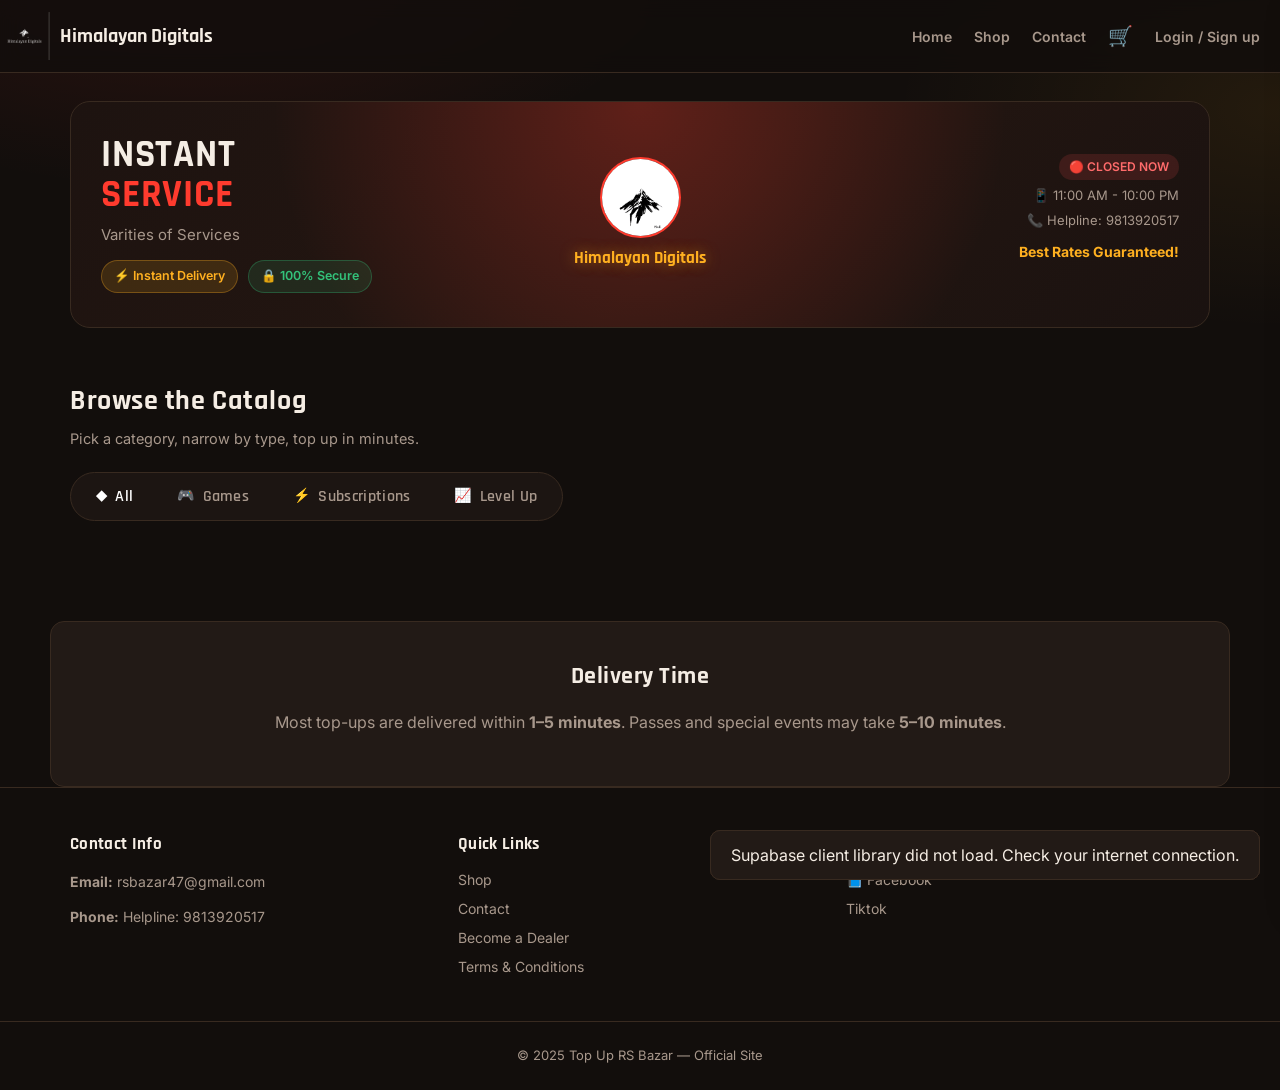
==== commit 5d317818: "Update project" ====
--- a/index.html
+++ b/index.html
@@ -129,7 +129,7 @@
                 <div class="purchase-step">
                     <div class="step-header"> 
                         <span class="step-number">1</span>
-                        <h3>Enter Your Account Data</h3>
+                        <h3 id="accountDataHeading">Enter Your Account Data</h3>
                     </div>
                     <div class="form-group" id="uidGroup">
                         <label for="accountUID">UID *</label>
@@ -138,6 +138,11 @@
                     <div class="form-group" id="gmailGroup" style="display:none;">
                         <label for="accountEmail">Gmail Account *</label>
                         <input type="email" id="accountEmail" placeholder="example@gmail.com" required>
+                    </div>
+                    <div class="form-group" id="targetURLGroup" style="display:none;">
+                        <label for="targetURL">Target link *</label>
+                        <input type="url" id="targetURL" placeholder="https://www.example.com/video" autocomplete="url" required>
+                        <small>Enter the public video, profile, or page URL for this service.</small>
                     </div>
                     <div class="form-group" id="serverGroup" style="display:none;">
                         <label for="serverID">Server ID</label>
@@ -157,7 +162,7 @@
                     <label id="quantityLabel">Quantity</label>
                     <div class="quantity-control">
                         <button class="qty-btn" id="qtyDecrement" onclick="decrementQuantity()">−</button>
-                        <input type="number" id="quantity" value="1" min="1" readonly onchange="setQuantity(this.value)">
+                        <input type="number" id="quantity" value="1" min="1" step="1" readonly oninput="updateQuantityPricePreview()" onchange="setQuantity(this.value)">
                         <button class="qty-btn" id="qtyIncrement" onclick="incrementQuantity()">+</button>
                     </div>
                     <p id="quantityPricePreview" aria-live="polite"></p>
@@ -196,7 +201,7 @@
             <h3>Follow Us</h3>
             <div class="social-links">
                 <a href="https://facebook.com" target="_blank">📘 Facebook</a>
-                <a href="https://www.tiktok.com/@rs.bazar" target="_blank">Tiktok</a>
+                <a href="https://www.tiktok.com/@himalayandigital1?is_from_webapp=1&sender_device=pc" target="_blank">Tiktok</a>
             </div>
         </div>
     </div>
--- a/styles.css
+++ b/styles.css
@@ -103,7 +103,7 @@
 }
 .badge-secure{background:rgba(51,193,122,.12);color:var(--success);border-color:rgba(51,193,122,.3);}
 .banner-logo-center{display:flex;flex-direction:column;align-items:center;justify-content:center;gap:0;text-align:center;}
-.banner-logo{height:82px;width:82px;border:2px solid var(--accent);border-radius:50%;object-fit:cover;background:#fff;}
+.banner-logo{height:81px;width:81px;border:2px solid var(--accent);border-radius:50%;object-fit:cover;background:#fff;}
 .neon-text{
   font-family:'Rajdhani',sans-serif;font-weight:700;color:var(--accent-2);
   text-shadow:0 0 14px rgba(255,176,32,.5);margin:8px 0 0;font-size:17px;white-space:nowrap;
--- a/styles.css
+++ b/styles.css
@@ -103,7 +103,7 @@
 }
 .badge-secure{background:rgba(51,193,122,.12);color:var(--success);border-color:rgba(51,193,122,.3);}
 .banner-logo-center{display:flex;flex-direction:column;align-items:center;justify-content:center;gap:0;text-align:center;}
-.banner-logo{height:82px;width:82px;border:2px solid var(--accent);border-radius:50%;object-fit:cover;background:#fff;}
+.banner-logo{height:81px;width:81px;border:2px solid var(--accent);border-radius:50%;object-fit:cover;background:#fff;}
 .neon-text{
   font-family:'Rajdhani',sans-serif;font-weight:700;color:var(--accent-2);
   text-shadow:0 0 14px rgba(255,176,32,.5);margin:8px 0 0;font-size:17px;white-space:nowrap;
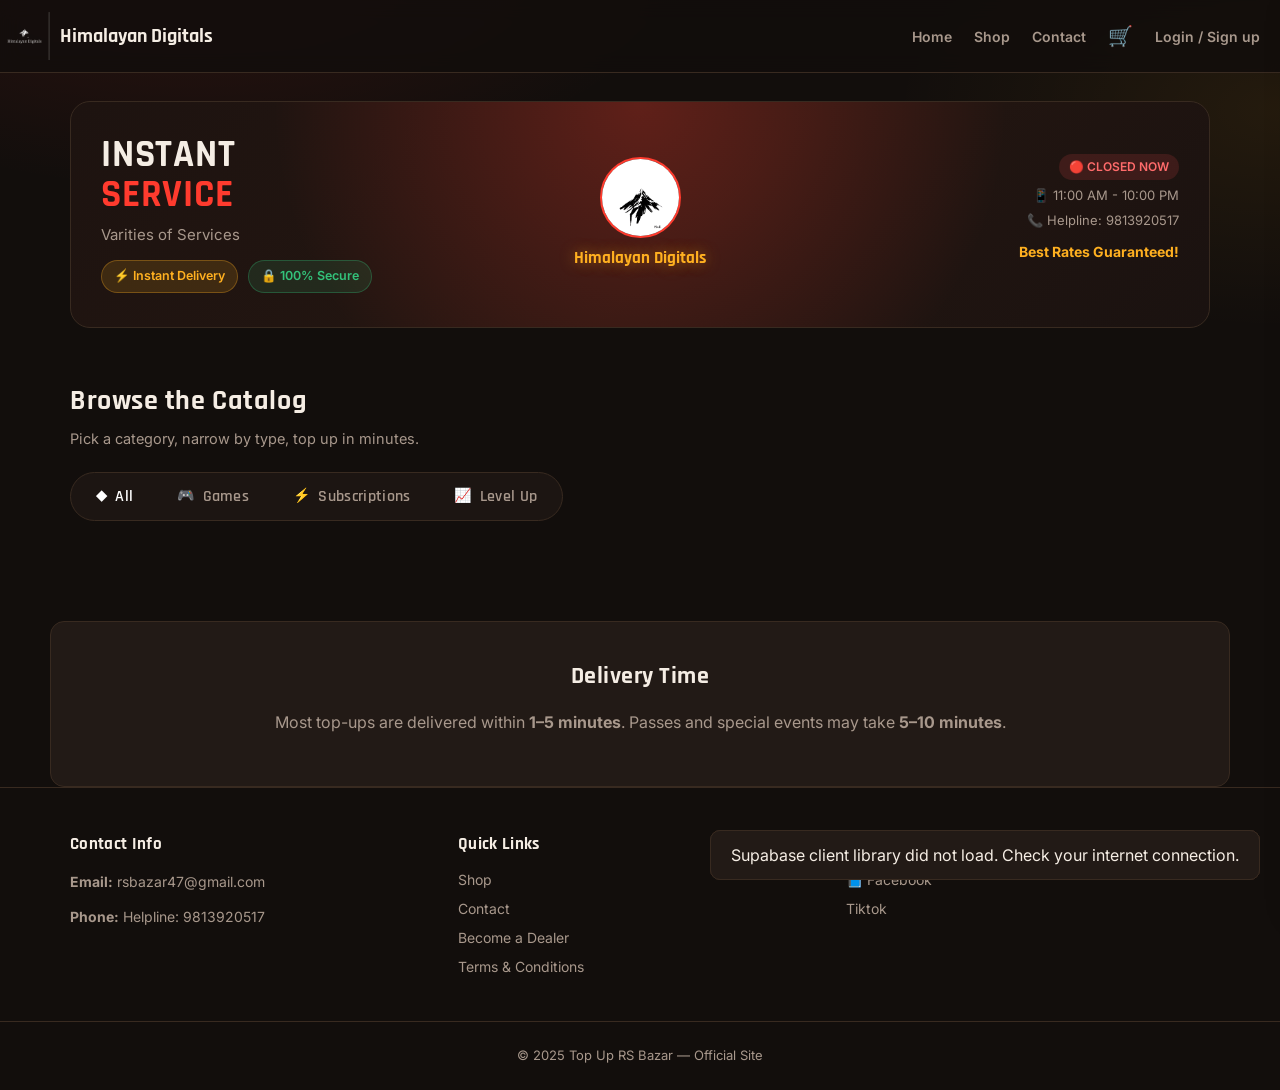
==== commit e03889e2: "Update project" ====
--- a/index.html
+++ b/index.html
@@ -139,6 +139,11 @@
                         <label for="accountEmail">Gmail Account *</label>
                         <input type="email" id="accountEmail" placeholder="example@gmail.com" required>
                     </div>
+                    <div class="form-group" id="whatsAppGroup" style="display:none;">
+                        <label for="accountWhatsApp">WhatsApp number *</label>
+                        <input type="tel" id="accountWhatsApp" placeholder="+977 98XXXXXXXX" autocomplete="tel" inputmode="tel" required>
+                        <small>Include your country code, for example +977.</small>
+                    </div>
                     <div class="form-group" id="targetURLGroup" style="display:none;">
                         <label for="targetURL">Target link *</label>
                         <input type="url" id="targetURL" placeholder="https://www.example.com/video" autocomplete="url" required>
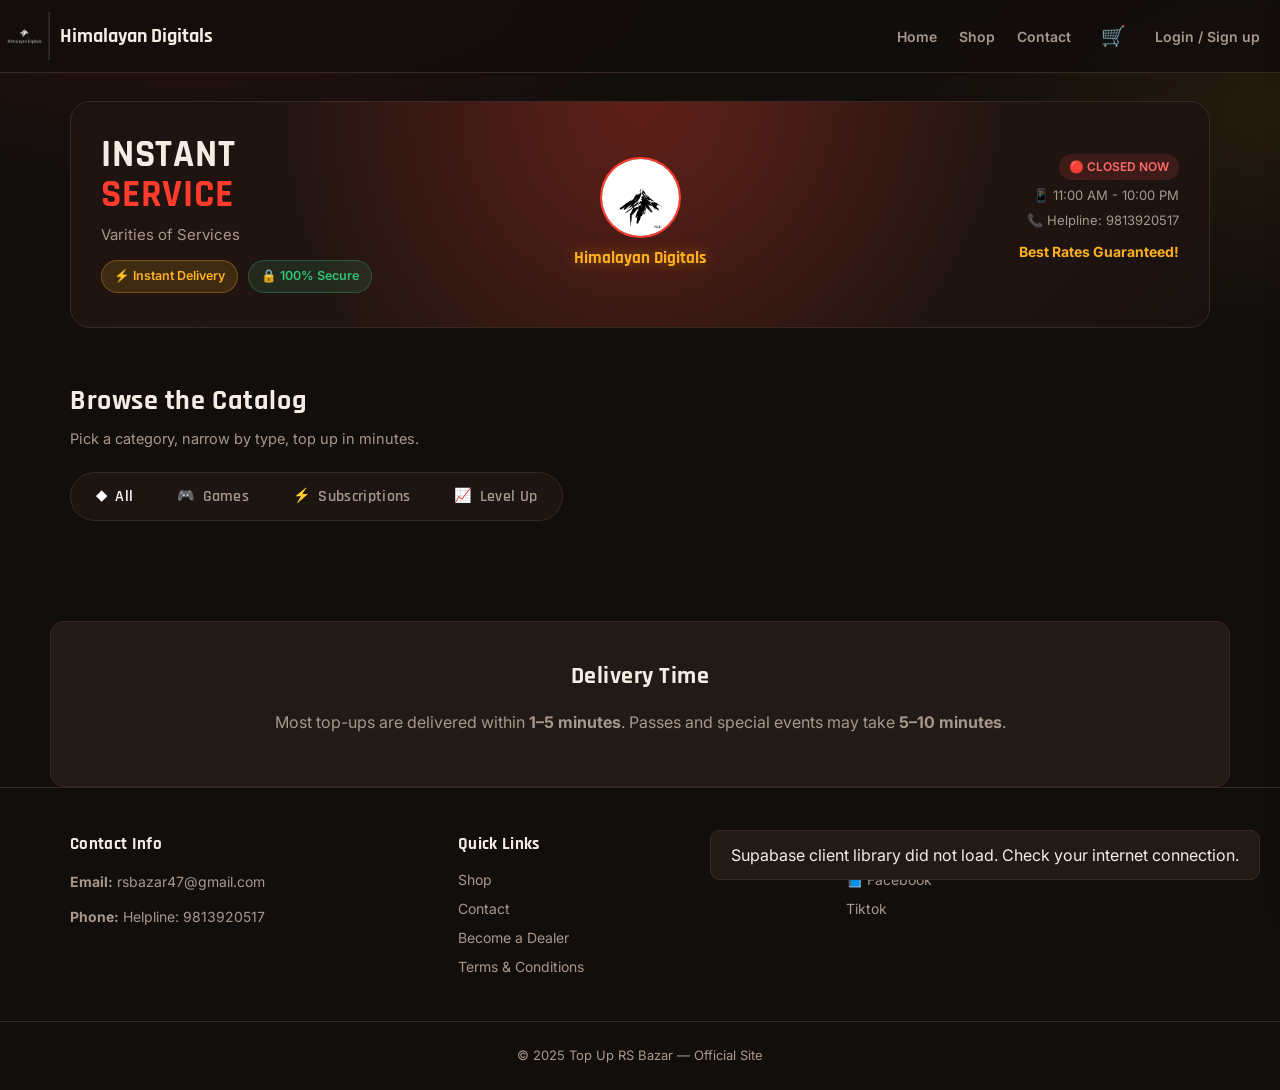
==== commit 34ebeaa9: "Update project" ====
--- a/index.html
+++ b/index.html
@@ -2,7 +2,7 @@
 <html lang="en">
 <head>
 <meta charset="UTF-8">
-<meta name="viewport" content="width=device-width, initial-scale=1.0, maximum-scale=5.0, user-scalable=yes">
+<meta name="viewport" content="width=device-width, initial-scale=1.0">
 <meta name="description" content="Top Up RS Bazar - Instant game top-ups and digital products with best rates">
 <meta name="theme-color" content="#ff3b2e">
 <title>Himalayan Digitals</title>
@@ -27,10 +27,10 @@
             <a href="#">Home</a>
             <a href="#shop">Shop</a>
             <a href="#contact">Contact</a>
-            <div class="cart-wrapper" onclick="toggleCart()" style="cursor:pointer;">
+            <button type="button" class="cart-wrapper" onclick="toggleCart()" aria-label="Open shopping cart">
                 <span class="cart" aria-hidden="true"></span>
                 <span class="cart-badge" id="cartBadge">0</span>
-            </div>
+            </button>
             <a href="login.html" id="loginLink">Login / Sign up</a>
             <div id="accountMenu" class="profile-dropdown" style="display:none;">
                 <button class="profile-btn" id="accountButton"><span id="accountName"></span> ▼</button>
--- a/styles.css
+++ b/styles.css
@@ -342,4 +342,108 @@
 
 body.modal-open{overflow:hidden;}
 
-.notification-container{position:fixed;bottom:0;right:0;z-index:300;}+.notification-container{position:fixed;bottom:0;right:0;z-index:300;}
+
+/* ---------------- responsive layout ---------------- */
+.cart-wrapper{
+  display:inline-flex;align-items:center;justify-content:center;min-width:40px;min-height:40px;
+  padding:0;background:transparent;border:0;color:inherit;cursor:pointer;
+}
+.nav a,.profile-btn,.cart-wrapper,.qty-btn,.modal-close,.cart-drawer-close,.copy-btn{
+  touch-action:manipulation;
+}
+.games-grid>*{min-width:0;}
+
+@media (max-width:800px){
+  .header-inner{padding:10px 16px;}
+  .nav{gap:14px;}
+  .games-grid{grid-template-columns:repeat(auto-fit,minmax(min(100%,170px),1fr));}
+  .hero-banner{padding:28px 22px;}
+  .delivery-section{margin-left:16px;margin-right:16px;padding:28px 18px;}
+}
+
+@media (max-width:640px){
+  .container{padding-left:16px;padding-right:16px;}
+  .header-inner{flex-wrap:wrap;justify-content:center;gap:4px;padding:8px 12px;}
+  .logo{justify-content:center;width:100%;font-size:18px;}
+  .logo-img{height:36px;width:38px;}
+  .nav{
+    width:100%;justify-content:center;flex-wrap:wrap;gap:2px 6px;
+  }
+  .nav>a{
+    display:inline-flex;align-items:center;justify-content:center;min-height:40px;
+    padding:7px 8px;font-size:13px;
+  }
+  .nav>a[href="login.html"]{
+    padding-left:12px;padding-right:12px;border-radius:999px;
+    background:var(--accent);color:#fff;
+  }
+  .profile-btn{min-height:40px;padding:7px 10px;font-size:13px;}
+  .profile-menu{z-index:60;}
+  .hero{padding-top:16px;}
+  .hero-banner{padding:24px 16px;border-radius:16px;}
+  .banner-content{gap:18px;}
+  .banner-title{font-size:clamp(30px,9vw,38px);}
+  .banner-subtitle{margin-bottom:10px;}
+  .banner-badges{gap:6px;}
+  .badge-fast,.badge-secure{font-size:11px;padding:6px 9px;}
+  .status-box{font-size:12px;}
+  .hours,.helpline{overflow-wrap:anywhere;}
+  .shop{padding:32px 0 20px;}
+  .shop-heading{margin-bottom:18px;}
+  .shop-heading h2{font-size:25px;}
+  .shop-sub{font-size:13.5px;}
+  .category-rail{
+    width:100%;justify-content:flex-start;border-radius:14px;
+    scrollbar-width:none;
+  }
+  .category-rail::-webkit-scrollbar{display:none;}
+  .cat-btn{flex:0 0 auto;padding:9px 13px;font-size:14px;}
+  .subcat-row{gap:7px;margin-bottom:18px;}
+  .subcat-chip{padding:8px 11px;font-size:12px;}
+  .games-grid{grid-template-columns:repeat(2,minmax(0,1fr));gap:10px;}
+  .game-card{border-radius:11px;}
+  .game-card h3,.game-card h4{padding:9px 9px 2px;font-size:14px;line-height:1.25;}
+  .game-card p{padding:0 9px 9px;font-size:11.5px;}
+  .card-ribbon,.card-delivery{top:6px;font-size:9px;padding:4px 6px;}
+  .card-ribbon{left:6px;}
+  .card-delivery{right:6px;}
+  .card-price-row{gap:4px;padding:0 9px 10px;align-items:flex-start;flex-direction:column;}
+  .card-price{font-size:12px;}
+  .card-from{font-size:9px;}
+  .shopping-modal,.checkout-modal,.modal{padding:10px;}
+  .shopping-modal-content,.checkout-modal-content{
+    max-height:calc(100vh - 20px);max-height:calc(100dvh - 20px);
+    border-radius:12px;
+  }
+  .shopping-left,.shopping-right{padding:18px;}
+  .shopping-left{padding-top:52px;}
+  .showcase-image{max-height:190px;aspect-ratio:16/9;object-fit:cover;}
+  .game-info h2{font-size:20px;}
+  .packages-grid{grid-template-columns:repeat(2,minmax(0,1fr));}
+  .package-option{min-width:0;padding:9px;}
+  .package-name{overflow-wrap:anywhere;}
+  .checkout-modal-content{padding:48px 16px 18px;}
+  .checkout-container{gap:16px;}
+  .checkout-item{gap:10px;overflow-wrap:anywhere;}
+  .checkout-item>*{min-width:0;}
+  .contact-section{padding:32px 16px;}
+  .contact-grid{gap:20px;}
+  .section{padding:26px 16px;}
+  footer{padding:20px 16px;}
+  .cart-drawer{width:min(360px,100vw);right:-100%;}
+}
+
+
+@media (max-width:380px){
+  .container{padding-left:12px;padding-right:12px;}
+  .header-inner{padding-left:8px;padding-right:8px;}
+  .nav{gap:0 3px;}
+  .nav>a{padding-left:6px;padding-right:6px;font-size:12px;}
+  .nav>a[href="login.html"]{padding-left:9px;padding-right:9px;}
+  .shop{padding-left:0;padding-right:0;}
+  .games-grid{gap:8px;}
+  .card-ribbon,.card-delivery{font-size:8px;padding:3px 5px;}
+  .shopping-left,.shopping-right{padding:14px;}
+  .shopping-left{padding-top:48px;}
+}
--- a/styles.css
+++ b/styles.css
@@ -342,4 +342,108 @@
 
 body.modal-open{overflow:hidden;}
 
-.notification-container{position:fixed;bottom:0;right:0;z-index:300;}+.notification-container{position:fixed;bottom:0;right:0;z-index:300;}
+
+/* ---------------- responsive layout ---------------- */
+.cart-wrapper{
+  display:inline-flex;align-items:center;justify-content:center;min-width:40px;min-height:40px;
+  padding:0;background:transparent;border:0;color:inherit;cursor:pointer;
+}
+.nav a,.profile-btn,.cart-wrapper,.qty-btn,.modal-close,.cart-drawer-close,.copy-btn{
+  touch-action:manipulation;
+}
+.games-grid>*{min-width:0;}
+
+@media (max-width:800px){
+  .header-inner{padding:10px 16px;}
+  .nav{gap:14px;}
+  .games-grid{grid-template-columns:repeat(auto-fit,minmax(min(100%,170px),1fr));}
+  .hero-banner{padding:28px 22px;}
+  .delivery-section{margin-left:16px;margin-right:16px;padding:28px 18px;}
+}
+
+@media (max-width:640px){
+  .container{padding-left:16px;padding-right:16px;}
+  .header-inner{flex-wrap:wrap;justify-content:center;gap:4px;padding:8px 12px;}
+  .logo{justify-content:center;width:100%;font-size:18px;}
+  .logo-img{height:36px;width:38px;}
+  .nav{
+    width:100%;justify-content:center;flex-wrap:wrap;gap:2px 6px;
+  }
+  .nav>a{
+    display:inline-flex;align-items:center;justify-content:center;min-height:40px;
+    padding:7px 8px;font-size:13px;
+  }
+  .nav>a[href="login.html"]{
+    padding-left:12px;padding-right:12px;border-radius:999px;
+    background:var(--accent);color:#fff;
+  }
+  .profile-btn{min-height:40px;padding:7px 10px;font-size:13px;}
+  .profile-menu{z-index:60;}
+  .hero{padding-top:16px;}
+  .hero-banner{padding:24px 16px;border-radius:16px;}
+  .banner-content{gap:18px;}
+  .banner-title{font-size:clamp(30px,9vw,38px);}
+  .banner-subtitle{margin-bottom:10px;}
+  .banner-badges{gap:6px;}
+  .badge-fast,.badge-secure{font-size:11px;padding:6px 9px;}
+  .status-box{font-size:12px;}
+  .hours,.helpline{overflow-wrap:anywhere;}
+  .shop{padding:32px 0 20px;}
+  .shop-heading{margin-bottom:18px;}
+  .shop-heading h2{font-size:25px;}
+  .shop-sub{font-size:13.5px;}
+  .category-rail{
+    width:100%;justify-content:flex-start;border-radius:14px;
+    scrollbar-width:none;
+  }
+  .category-rail::-webkit-scrollbar{display:none;}
+  .cat-btn{flex:0 0 auto;padding:9px 13px;font-size:14px;}
+  .subcat-row{gap:7px;margin-bottom:18px;}
+  .subcat-chip{padding:8px 11px;font-size:12px;}
+  .games-grid{grid-template-columns:repeat(2,minmax(0,1fr));gap:10px;}
+  .game-card{border-radius:11px;}
+  .game-card h3,.game-card h4{padding:9px 9px 2px;font-size:14px;line-height:1.25;}
+  .game-card p{padding:0 9px 9px;font-size:11.5px;}
+  .card-ribbon,.card-delivery{top:6px;font-size:9px;padding:4px 6px;}
+  .card-ribbon{left:6px;}
+  .card-delivery{right:6px;}
+  .card-price-row{gap:4px;padding:0 9px 10px;align-items:flex-start;flex-direction:column;}
+  .card-price{font-size:12px;}
+  .card-from{font-size:9px;}
+  .shopping-modal,.checkout-modal,.modal{padding:10px;}
+  .shopping-modal-content,.checkout-modal-content{
+    max-height:calc(100vh - 20px);max-height:calc(100dvh - 20px);
+    border-radius:12px;
+  }
+  .shopping-left,.shopping-right{padding:18px;}
+  .shopping-left{padding-top:52px;}
+  .showcase-image{max-height:190px;aspect-ratio:16/9;object-fit:cover;}
+  .game-info h2{font-size:20px;}
+  .packages-grid{grid-template-columns:repeat(2,minmax(0,1fr));}
+  .package-option{min-width:0;padding:9px;}
+  .package-name{overflow-wrap:anywhere;}
+  .checkout-modal-content{padding:48px 16px 18px;}
+  .checkout-container{gap:16px;}
+  .checkout-item{gap:10px;overflow-wrap:anywhere;}
+  .checkout-item>*{min-width:0;}
+  .contact-section{padding:32px 16px;}
+  .contact-grid{gap:20px;}
+  .section{padding:26px 16px;}
+  footer{padding:20px 16px;}
+  .cart-drawer{width:min(360px,100vw);right:-100%;}
+}
+
+
+@media (max-width:380px){
+  .container{padding-left:12px;padding-right:12px;}
+  .header-inner{padding-left:8px;padding-right:8px;}
+  .nav{gap:0 3px;}
+  .nav>a{padding-left:6px;padding-right:6px;font-size:12px;}
+  .nav>a[href="login.html"]{padding-left:9px;padding-right:9px;}
+  .shop{padding-left:0;padding-right:0;}
+  .games-grid{gap:8px;}
+  .card-ribbon,.card-delivery{font-size:8px;padding:3px 5px;}
+  .shopping-left,.shopping-right{padding:14px;}
+  .shopping-left{padding-top:48px;}
+}
